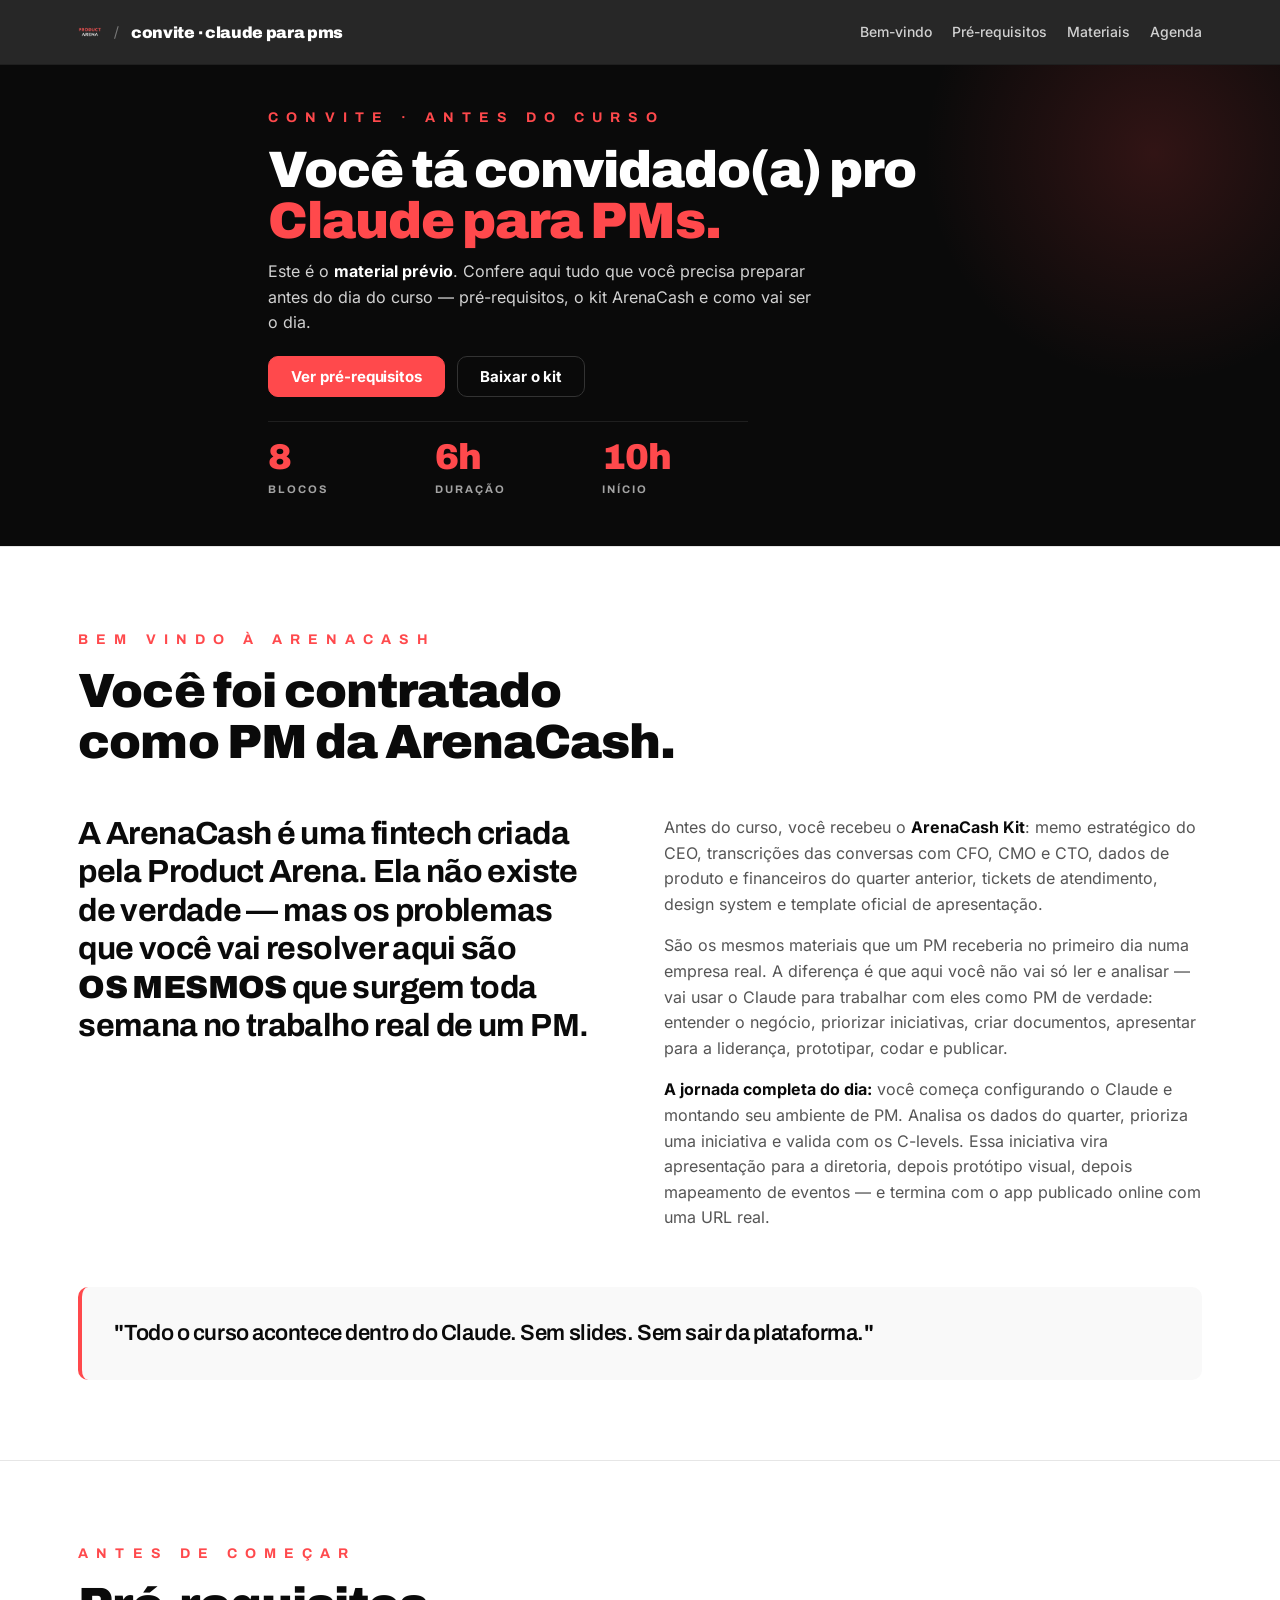
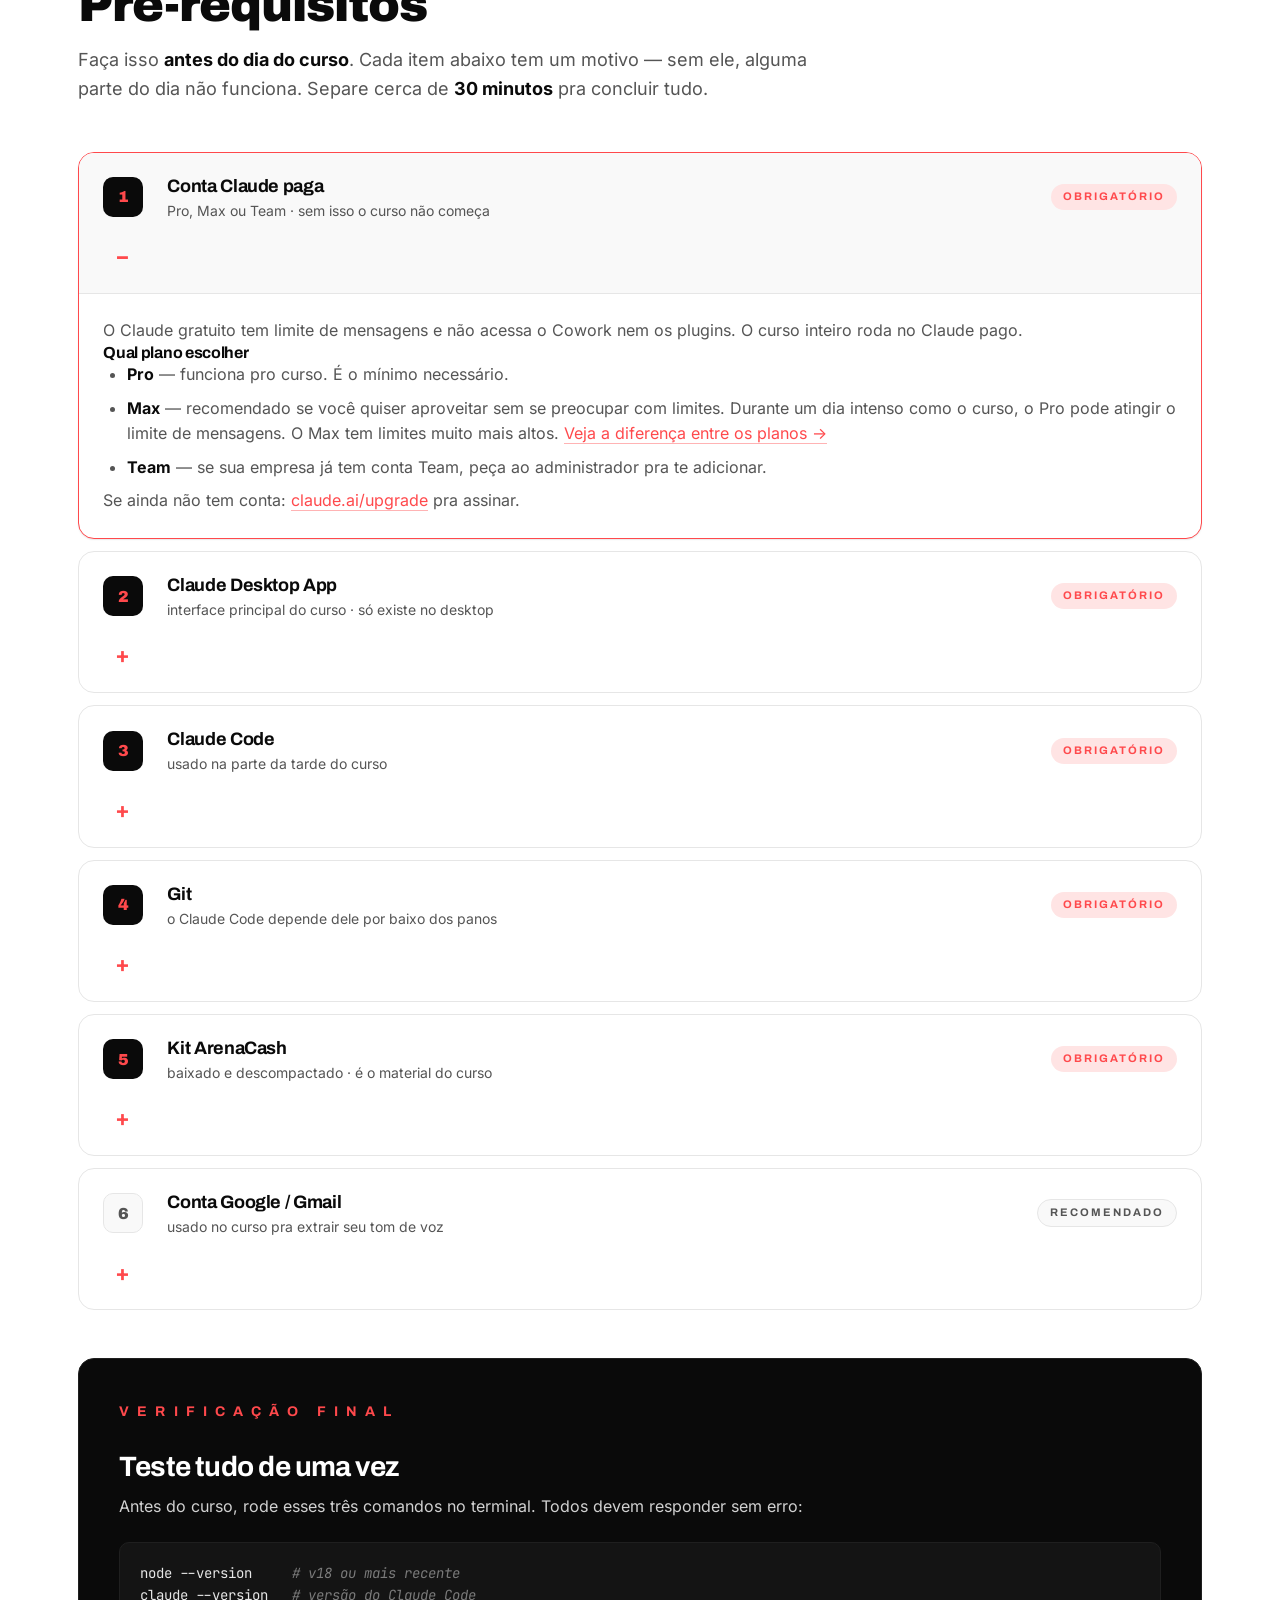
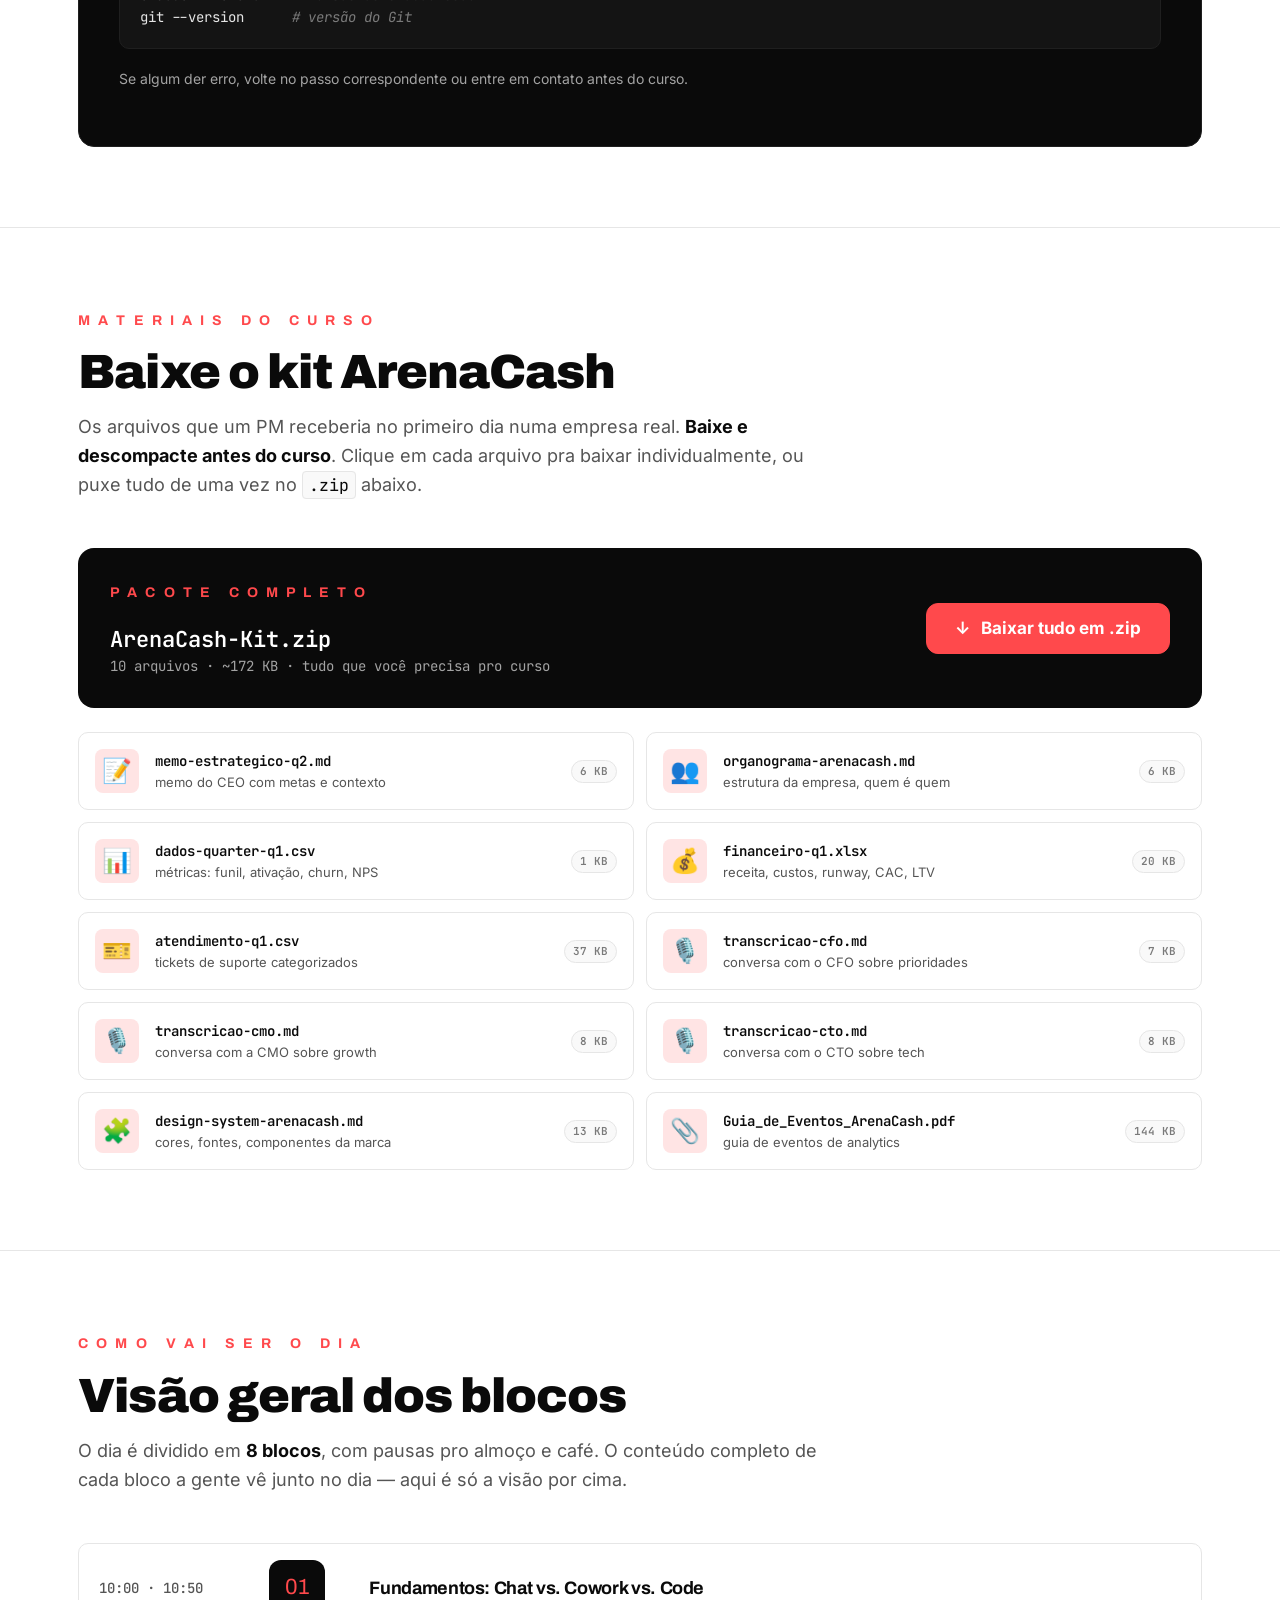
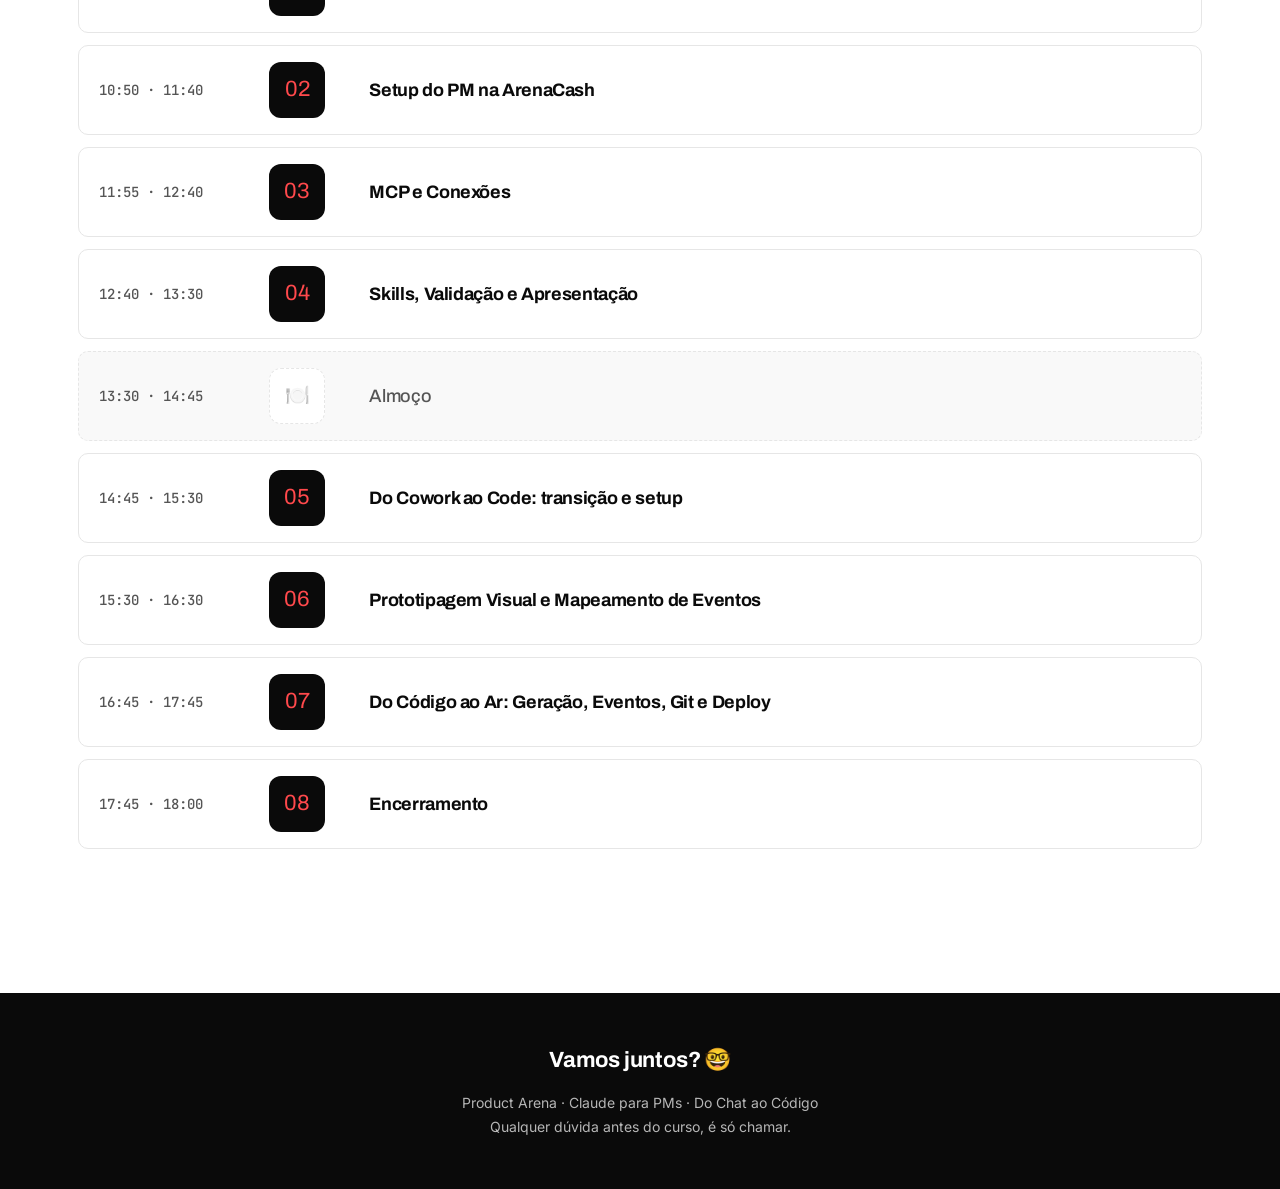
==== convite.html @ 2253f718 "Add standalone convite.html preview page for students Self-contained invitation page to share before" ====
<!DOCTYPE html>
<html lang="pt-BR">
<head>
  <meta charset="UTF-8" />
  <meta name="viewport" content="width=device-width, initial-scale=1.0" />
  <title>Convite · Claude para PMs — Product Arena</title>
  <meta name="description" content="Convite pro curso Claude para PMs da Product Arena. Prepare-se antes do dia." />
  <link rel="preconnect" href="https://fonts.googleapis.com" />
  <link rel="preconnect" href="https://fonts.gstatic.com" crossorigin />
  <link href="https://fonts.googleapis.com/css2?family=Archivo+Black&family=Inter:wght@400;500;600;700&family=JetBrains+Mono:wght@400;500;600&display=swap" rel="stylesheet" />
  <link rel="stylesheet" href="styles.css" />
  <style>
    /* Pequenos ajustes específicos do convite — sem mexer no styles.css */
    .convite-topbar { position: sticky; top: 0; z-index: 100; backdrop-filter: saturate(180%) blur(14px); -webkit-backdrop-filter: saturate(180%) blur(14px); background: rgba(10,10,10,0.88); border-bottom: 1px solid var(--pa-gray-800); color: var(--pa-white); }
    .convite-topbar .topbar-inner { max-width: var(--container); margin: 0 auto; padding: var(--s-4) var(--gutter); display: flex; align-items: center; justify-content: space-between; gap: var(--s-6); }
    .convite-nav { display: flex; gap: var(--s-5); }
    .convite-nav a { font-size: var(--text-sm); font-weight: 500; color: var(--pa-gray-300); border: 0; padding: 6px 0; position: relative; white-space: nowrap; transition: color var(--dur-fast) var(--ease-standard); }
    .convite-nav a:hover { color: var(--pa-white); }
    .convite-nav a::after { content: ""; position: absolute; left: 0; right: 0; bottom: -2px; height: 2px; background: var(--pa-red); transform: scaleX(0); transform-origin: left; transition: transform var(--dur-med) var(--ease-standard); }
    .convite-nav a:hover::after { transform: scaleX(1); }

    .agenda-preview { display: grid; grid-template-columns: 1fr; gap: var(--s-3); }
    .agenda-row { display: grid; grid-template-columns: 150px 80px 1fr; gap: var(--s-5); align-items: center; padding: var(--s-4) var(--s-5); background: var(--bg); border: 1px solid var(--border); border-radius: var(--radius-md); transition: border-color var(--dur-fast) var(--ease-standard); }
    .agenda-row:hover { border-color: var(--pa-red); }
    .agenda-row.break { background: var(--bg-muted); border-style: dashed; }
    .agenda-time { font-family: var(--font-mono); font-size: var(--text-sm); font-weight: 500; color: var(--fg-muted); white-space: nowrap; }
    .agenda-bloco-num { display: inline-flex; align-items: center; justify-content: center; width: 56px; height: 56px; background: var(--pa-black); color: var(--pa-red); font-family: var(--font-display); font-size: 22px; border-radius: 12px; }
    .agenda-row.break .agenda-bloco-num { background: var(--bg); color: var(--fg-muted); border: 1px dashed var(--border); font-size: 20px; }
    .agenda-tema { font-family: var(--font-display); font-weight: 700; font-size: var(--text-lg); color: var(--fg); letter-spacing: var(--tracking-tight); }
    .agenda-row.break .agenda-tema { color: var(--fg-muted); font-weight: 500; }

    @media (max-width: 720px) {
      .agenda-row { grid-template-columns: 120px 1fr; gap: var(--s-3); padding: var(--s-3); }
      .agenda-bloco-num { display: none; }
    }

    .convite-footer { background: var(--pa-black); color: rgba(255,255,255,0.7); padding: var(--s-12) var(--gutter); margin-top: var(--s-16); text-align: center; }
    .convite-footer p { font-size: var(--text-sm); margin: 4px 0; }
    .convite-footer .footer-cta { font-family: var(--font-display); font-weight: 700; font-size: var(--text-xl); color: var(--pa-white); letter-spacing: -0.01em; margin-bottom: var(--s-4); }
  </style>
</head>
<body>
  <header class="convite-topbar">
    <div class="topbar-inner">
      <div class="brand">
        <img src="assets/logo-pa.png" alt="Product Arena" onerror="this.style.display='none'" />
        <span class="brand-sep">/</span>
        <span class="brand-word-long">convite · claude para pms</span>
      </div>
      <nav class="convite-nav">
        <a href="#bem-vindo">Bem-vindo</a>
        <a href="#pre-requisitos">Pré-requisitos</a>
        <a href="#materiais">Materiais</a>
        <a href="#agenda">Agenda</a>
      </nav>
    </div>
  </header>

  <main>
    <!-- Banner topo -->
    <section class="hero hero--workbook">
      <div class="hero-inner">
        <div class="hero-content">
          <span class="pa-eyebrow pa-eyebrow--red">C O N V I T E &nbsp; · &nbsp; A N T E S &nbsp; D O &nbsp; C U R S O</span>
          <h1>Você tá convidado(a) pro <span class="accent">Claude para PMs.</span></h1>
          <p class="hero-sub">
            Este é o <strong>material prévio</strong>. Confere aqui tudo que você precisa preparar antes do dia do curso — pré-requisitos, o kit ArenaCash e como vai ser o dia.
          </p>
          <div class="hero-cta">
            <a class="btn btn--primary" href="#pre-requisitos">Ver pré-requisitos</a>
            <a class="btn btn--ghost" href="#materiais">Baixar o kit</a>
          </div>
          <div class="hero-stats-grid">
            <div class="hero-stat"><span class="num">8</span><span class="label">blocos</span></div>
            <div class="hero-stat"><span class="num">6h</span><span class="label">duração</span></div>
            <div class="hero-stat"><span class="num">10h</span><span class="label">início</span></div>
          </div>
        </div>
      </div>
    </section>

    <!-- Bem-vindo -->
    <section class="section" id="bem-vindo">
      <div class="container">
        <div class="section-head">
          <span class="pa-eyebrow pa-eyebrow--red">B E M &nbsp; V I N D O &nbsp; À &nbsp; A R E N A C A S H</span>
          <h2>Você foi contratado como PM da ArenaCash.</h2>
        </div>
        <div class="welcome-body">
          <div>
            <p class="lead">A ArenaCash é uma fintech criada pela Product Arena. Ela não existe de verdade — mas os problemas que você vai resolver aqui são <strong class="shout">os mesmos</strong> que surgem toda semana no trabalho real de um PM.</p>
          </div>
          <div>
            <p>Antes do curso, você recebeu o <strong>ArenaCash Kit</strong>: memo estratégico do CEO, transcrições das conversas com CFO, CMO e CTO, dados de produto e financeiros do quarter anterior, tickets de atendimento, design system e template oficial de apresentação.</p>
            <p>São os mesmos materiais que um PM receberia no primeiro dia numa empresa real. A diferença é que aqui você não vai só ler e analisar — vai usar o Claude para trabalhar com eles como PM de verdade: entender o negócio, priorizar iniciativas, criar documentos, apresentar para a liderança, prototipar, codar e publicar.</p>
            <p><strong>A jornada completa do dia:</strong> você começa configurando o Claude e montando seu ambiente de PM. Analisa os dados do quarter, prioriza uma iniciativa e valida com os C-levels. Essa iniciativa vira apresentação para a diretoria, depois protótipo visual, depois mapeamento de eventos — e termina com o app publicado online com uma URL real.</p>
          </div>
        </div>
        <div class="welcome-quote">
          "Todo o curso acontece dentro do Claude. Sem slides. Sem sair da plataforma."
        </div>
      </div>
    </section>

    <!-- Pré-requisitos -->
    <section class="section" id="pre-requisitos">
      <div class="container">
        <div class="section-head">
          <span class="pa-eyebrow pa-eyebrow--red">A N T E S &nbsp; D E &nbsp; C O M E Ç A R</span>
          <h2>Pré-requisitos</h2>
          <p>Faça isso <strong>antes do dia do curso</strong>. Cada item abaixo tem um motivo — sem ele, alguma parte do dia não funciona. Separe cerca de <strong>30 minutos</strong> pra concluir tudo.</p>
        </div>

        <div class="prereq-list">
          <!-- 1. Conta Claude paga -->
          <details class="setup-step" open>
            <summary>
              <span class="step-num">1</span>
              <div class="step-title">
                <strong>Conta Claude paga</strong>
                <span>Pro, Max ou Team · sem isso o curso não começa</span>
              </div>
              <span class="step-status required">Obrigatório</span>
            </summary>
            <div class="step-body">
              <p>O Claude gratuito tem limite de mensagens e não acessa o Cowork nem os plugins. O curso inteiro roda no Claude pago.</p>
              <h4>Qual plano escolher</h4>
              <ul>
                <li><strong>Pro</strong> — funciona pro curso. É o mínimo necessário.</li>
                <li><strong>Max</strong> — recomendado se você quiser aproveitar sem se preocupar com limites. Durante um dia intenso como o curso, o Pro pode atingir o limite de mensagens. O Max tem limites muito mais altos. <a href="https://claude.ai/upgrade" target="_blank" rel="noopener">Veja a diferença entre os planos →</a></li>
                <li><strong>Team</strong> — se sua empresa já tem conta Team, peça ao administrador pra te adicionar.</li>
              </ul>
              <p>Se ainda não tem conta: <a href="https://claude.ai/upgrade" target="_blank" rel="noopener">claude.ai/upgrade</a> pra assinar.</p>
            </div>
          </details>

          <!-- 2. Claude Desktop -->
          <details class="setup-step">
            <summary>
              <span class="step-num">2</span>
              <div class="step-title">
                <strong>Claude Desktop App</strong>
                <span>interface principal do curso · só existe no desktop</span>
              </div>
              <span class="step-status required">Obrigatório</span>
            </summary>
            <div class="step-body">
              <p>O Cowork — que usamos <strong>toda a manhã</strong> — só existe no Desktop. No navegador e no celular ele não aparece.</p>
              <ol>
                <li>Baixe o instalador em <a href="https://claude.ai/download" target="_blank" rel="noopener">claude.ai/download</a> (Mac ou Windows)</li>
                <li>Abra o arquivo baixado e siga a instalação normalmente</li>
                <li>Faça login com a mesma conta Claude paga do passo anterior</li>
                <li>Verifique que aparece a opção <strong>Cowork</strong> no menu lateral — se aparecer, tá tudo certo</li>
              </ol>
            </div>
          </details>

          <!-- 3. Claude Code -->
          <details class="setup-step">
            <summary>
              <span class="step-num">3</span>
              <div class="step-title">
                <strong>Claude Code</strong>
                <span>usado na parte da tarde do curso</span>
              </div>
              <span class="step-status required">Obrigatório</span>
            </summary>
            <div class="step-body">
              <p>Claude Code é uma ferramenta que você instala no terminal e que permite criar protótipos, sites e scripts em conversa com o Claude. É a ferramenta da parte da tarde.</p>
              <p>Pra instalar, você vai precisar de duas coisas na ordem abaixo:</p>

              <div class="substep">
                <h4>3a · Node.js (versão 18 ou mais recente)</h4>
                <p>Node.js é o motor que roda o Claude Code. Você provavelmente já tem — verifique antes de instalar.</p>
                <ol>
                  <li>Abra o Terminal (Mac: <code>Cmd + Espaço</code> → "Terminal") ou PowerShell (Windows: tecla Windows → "PowerShell")</li>
                  <li>Digite <code>node --version</code> e pressione Enter</li>
                  <li>Se aparecer algo como <code>v20.x.x</code> ou <code>v22.x.x</code>, você já tem. Pule pro 3b.</li>
                  <li>Se não aparecer nada: <a href="https://nodejs.org/en/download" target="_blank" rel="noopener">nodejs.org/en/download</a> e baixe a versão <strong>LTS</strong> pro seu SO. Instalador padrão.</li>
                </ol>
              </div>

              <div class="substep">
                <h4>3b · Claude Code</h4>
                <p>Com o Node instalado, no mesmo terminal cole o comando abaixo e pressione Enter:</p>
                <pre class="code-block">npm install -g @anthropic-ai/claude-code</pre>
                <p>Aguarde (pode demorar 1-2 minutos). Depois verifique:</p>
                <pre class="code-block">claude --version</pre>
                <p>Se aparecer o número da versão, tá instalado. Documentação: <a href="https://docs.anthropic.com/pt/docs/claude-code/overview" target="_blank" rel="noopener">docs.anthropic.com/pt/docs/claude-code</a>.</p>
              </div>
            </div>
          </details>

          <!-- 4. Git -->
          <details class="setup-step">
            <summary>
              <span class="step-num">4</span>
              <div class="step-title">
                <strong>Git</strong>
                <span>o Claude Code depende dele por baixo dos panos</span>
              </div>
              <span class="step-status required">Obrigatório</span>
            </summary>
            <div class="step-body">
              <p>Git é um sistema de controle de versão. O Claude Code usa por baixo dos panos pra gerenciar arquivos e mudanças — <strong>sem ele, o Code pode dar erro na inicialização</strong>.</p>
              <ul>
                <li><strong>Mac:</strong> Git já vem instalado na maioria dos casos. Verifique com <code>git --version</code> no Terminal. Se não tiver, o próprio Mac vai oferecer instalar automaticamente — aceite.</li>
                <li><strong>Windows:</strong> Verifique com <code>git --version</code> no PowerShell. Se não tiver, baixe em <a href="https://git-scm.com/download/win" target="_blank" rel="noopener">git-scm.com/download/win</a> (opções padrão, não precisa mexer em nada).</li>
              </ul>
            </div>
          </details>

          <!-- 5. Kit -->
          <details class="setup-step">
            <summary>
              <span class="step-num">5</span>
              <div class="step-title">
                <strong>Kit ArenaCash</strong>
                <span>baixado e descompactado · é o material do curso</span>
              </div>
              <span class="step-status required">Obrigatório</span>
            </summary>
            <div class="step-body">
              <p>O kit contém todos os documentos da empresa fictícia que vamos usar no dia: memo estratégico, organograma, dados de Q1, transcrições dos C-levels, design system e guia de eventos.</p>
              <p class="step-download-row"><a class="btn btn--primary btn--sm" href="ArenaCash-Kit.zip" download>↓ &nbsp; Baixar ArenaCash-Kit.zip</a> <span class="or-sep">ou</span> <a href="#materiais">ver arquivos individuais abaixo ↓</a></p>
              <p><strong>Depois de baixar:</strong></p>
              <ul>
                <li>Descompacte em algum lugar fácil de achar (ex: Desktop ou Documentos)</li>
                <li>Renomeie a pasta pra <code>ArenaCash-PM</code></li>
                <li>Verifique que consegue ver arquivos <code>.md</code>, <code>.csv</code>, <code>.xlsx</code> e <code>.pdf</code> dentro dela</li>
              </ul>
            </div>
          </details>

          <!-- 6. Gmail -->
          <details class="setup-step optional">
            <summary>
              <span class="step-num">6</span>
              <div class="step-title">
                <strong>Conta Google / Gmail</strong>
                <span>usado no curso pra extrair seu tom de voz</span>
              </div>
              <span class="step-status optional">Recomendado</span>
            </summary>
            <div class="step-body">
              <p>Vamos conectar o Gmail ao Cowork pra extrair o seu <strong>tom de voz de escrita</strong> a partir dos seus e-mails. Funciona com qualquer conta Google.</p>
              <ul>
                <li>Se você tem Gmail, não precisa fazer nada — só lembrar o login</li>
                <li>Se preferir não usar a conta pessoal, crie uma conta separada só pro curso em <a href="https://accounts.google.com" target="_blank" rel="noopener">accounts.google.com</a></li>
                <li>Se não quiser usar Gmail de jeito nenhum, tudo bem — o instrutor mostra um caminho alternativo pra criar o tom de voz manualmente</li>
              </ul>
            </div>
          </details>
        </div>

        <!-- Verificação final -->
        <div class="verify-block">
          <div class="verify-head">
            <span class="pa-eyebrow pa-eyebrow--red">V E R I F I C A Ç Ã O &nbsp; F I N A L</span>
            <h3>Teste tudo de uma vez</h3>
            <p>Antes do curso, rode esses três comandos no terminal. Todos devem responder sem erro:</p>
          </div>
<pre class="code-block verify-code">node --version     <span class="code-comment"># v18 ou mais recente</span>
claude --version   <span class="code-comment"># versão do Claude Code</span>
git --version      <span class="code-comment"># versão do Git</span></pre>
          <p class="verify-foot">Se algum der erro, volte no passo correspondente ou entre em contato antes do curso.</p>
        </div>
      </div>
    </section>

    <!-- Materiais do curso (Kit) -->
    <section class="section" id="materiais">
      <div class="container">
        <div class="section-head">
          <span class="pa-eyebrow pa-eyebrow--red">M A T E R I A I S &nbsp; D O &nbsp; C U R S O</span>
          <h2>Baixe o kit ArenaCash</h2>
          <p>Os arquivos que um PM receberia no primeiro dia numa empresa real. <strong>Baixe e descompacte antes do curso</strong>. Clique em cada arquivo pra baixar individualmente, ou puxe tudo de uma vez no <code>.zip</code> abaixo.</p>
        </div>

        <div class="kit-bulk">
          <div class="kit-bulk-info">
            <span class="pa-eyebrow pa-eyebrow--red">P A C O T E &nbsp; C O M P L E T O</span>
            <h3>ArenaCash-Kit.zip</h3>
            <p>10 arquivos · ~172 KB · tudo que você precisa pro curso</p>
          </div>
          <a class="btn btn--primary btn--lg" href="ArenaCash-Kit.zip" download>
            ↓ &nbsp; Baixar tudo em .zip
          </a>
        </div>

        <div class="kit-grid">
          <a class="kit-item" href="kit/memo-estrategico-q2.md" download>
            <span class="kit-icon">📝</span>
            <div><strong>memo-estrategico-q2.md</strong><span>memo do CEO com metas e contexto</span></div>
            <span class="kit-size">6 KB</span>
          </a>
          <a class="kit-item" href="kit/organograma-arenacash.md" download>
            <span class="kit-icon">👥</span>
            <div><strong>organograma-arenacash.md</strong><span>estrutura da empresa, quem é quem</span></div>
            <span class="kit-size">6 KB</span>
          </a>
          <a class="kit-item" href="kit/dados-quarter-q1.csv" download>
            <span class="kit-icon">📊</span>
            <div><strong>dados-quarter-q1.csv</strong><span>métricas: funil, ativação, churn, NPS</span></div>
            <span class="kit-size">1 KB</span>
          </a>
          <a class="kit-item" href="kit/financeiro-q1.xlsx" download>
            <span class="kit-icon">💰</span>
            <div><strong>financeiro-q1.xlsx</strong><span>receita, custos, runway, CAC, LTV</span></div>
            <span class="kit-size">20 KB</span>
          </a>
          <a class="kit-item" href="kit/atendimento-q1.csv" download>
            <span class="kit-icon">🎫</span>
            <div><strong>atendimento-q1.csv</strong><span>tickets de suporte categorizados</span></div>
            <span class="kit-size">37 KB</span>
          </a>
          <a class="kit-item" href="kit/transcricao-cfo.md" download>
            <span class="kit-icon">🎙️</span>
            <div><strong>transcricao-cfo.md</strong><span>conversa com o CFO sobre prioridades</span></div>
            <span class="kit-size">7 KB</span>
          </a>
          <a class="kit-item" href="kit/transcricao-cmo.md" download>
            <span class="kit-icon">🎙️</span>
            <div><strong>transcricao-cmo.md</strong><span>conversa com a CMO sobre growth</span></div>
            <span class="kit-size">8 KB</span>
          </a>
          <a class="kit-item" href="kit/transcricao-cto.md" download>
            <span class="kit-icon">🎙️</span>
            <div><strong>transcricao-cto.md</strong><span>conversa com o CTO sobre tech</span></div>
            <span class="kit-size">8 KB</span>
          </a>
          <a class="kit-item" href="kit/design-system-arenacash.md" download>
            <span class="kit-icon">🧩</span>
            <div><strong>design-system-arenacash.md</strong><span>cores, fontes, componentes da marca</span></div>
            <span class="kit-size">13 KB</span>
          </a>
          <a class="kit-item" href="kit/Guia_de_Eventos_ArenaCash.pdf" download>
            <span class="kit-icon">📎</span>
            <div><strong>Guia_de_Eventos_ArenaCash.pdf</strong><span>guia de eventos de analytics</span></div>
            <span class="kit-size">144 KB</span>
          </a>
        </div>
      </div>
    </section>

    <!-- Visão geral do dia — apenas tópicos -->
    <section class="section" id="agenda">
      <div class="container">
        <div class="section-head">
          <span class="pa-eyebrow pa-eyebrow--red">C O M O &nbsp; V A I &nbsp; S E R &nbsp; O &nbsp; D I A</span>
          <h2>Visão geral dos blocos</h2>
          <p>O dia é dividido em <strong>8 blocos</strong>, com pausas pro almoço e café. O conteúdo completo de cada bloco a gente vê junto no dia — aqui é só a visão por cima.</p>
        </div>

        <div class="agenda-preview">
          <div class="agenda-row">
            <div class="agenda-time">10:00 · 10:50</div>
            <div class="agenda-bloco-num">01</div>
            <div class="agenda-tema">Fundamentos: Chat vs. Cowork vs. Code</div>
          </div>
          <div class="agenda-row">
            <div class="agenda-time">10:50 · 11:40</div>
            <div class="agenda-bloco-num">02</div>
            <div class="agenda-tema">Setup do PM na ArenaCash</div>
          </div>
          <div class="agenda-row">
            <div class="agenda-time">11:55 · 12:40</div>
            <div class="agenda-bloco-num">03</div>
            <div class="agenda-tema">MCP e Conexões</div>
          </div>
          <div class="agenda-row">
            <div class="agenda-time">12:40 · 13:30</div>
            <div class="agenda-bloco-num">04</div>
            <div class="agenda-tema">Skills, Validação e Apresentação</div>
          </div>
          <div class="agenda-row break">
            <div class="agenda-time">13:30 · 14:45</div>
            <div class="agenda-bloco-num">🍽️</div>
            <div class="agenda-tema">Almoço</div>
          </div>
          <div class="agenda-row">
            <div class="agenda-time">14:45 · 15:30</div>
            <div class="agenda-bloco-num">05</div>
            <div class="agenda-tema">Do Cowork ao Code: transição e setup</div>
          </div>
          <div class="agenda-row">
            <div class="agenda-time">15:30 · 16:30</div>
            <div class="agenda-bloco-num">06</div>
            <div class="agenda-tema">Prototipagem Visual e Mapeamento de Eventos</div>
          </div>
          <div class="agenda-row">
            <div class="agenda-time">16:45 · 17:45</div>
            <div class="agenda-bloco-num">07</div>
            <div class="agenda-tema">Do Código ao Ar: Geração, Eventos, Git e Deploy</div>
          </div>
          <div class="agenda-row">
            <div class="agenda-time">17:45 · 18:00</div>
            <div class="agenda-bloco-num">08</div>
            <div class="agenda-tema">Encerramento</div>
          </div>
        </div>
      </div>
    </section>
  </main>

  <footer class="convite-footer">
    <p class="footer-cta">Vamos juntos? 🤓</p>
    <p>Product Arena · Claude para PMs · Do Chat ao Código</p>
    <p>Qualquer dúvida antes do curso, é só chamar.</p>
  </footer>
</body>
</html>
---- styles.css ----
/* =========================================================
   Claude para PMs — Do Chat ao Código
   Design tokens: Product Arena Design System
   ========================================================= */

@font-face {
  font-family: 'Archivo';
  font-style: normal;
  font-weight: 100 900;
  font-display: swap;
  src: url('./fonts/Archivo-Variable.woff2') format('woff2-variations');
}
@font-face {
  font-family: 'Inter';
  font-style: normal;
  font-weight: 100 900;
  font-display: swap;
  src: url('./fonts/Inter-Variable.woff2') format('woff2-variations');
}
@font-face {
  font-family: 'JetBrains Mono';
  font-style: normal;
  font-weight: 100 800;
  font-display: swap;
  src: url('./fonts/JetBrainsMono-Variable.woff2') format('woff2-variations');
}

:root {
  /* Brand core */
  --pa-red: #FF494C;
  --pa-red-hover: #E63B3E;
  --pa-red-press: #C8282B;
  --pa-red-tint: #FFE4E4;
  --pa-red-soft: #FFB3B4;

  --pa-black: #0A0A0A;
  --pa-white: #FFFFFF;

  /* Accents */
  --pa-pink: #FF4D8B;
  --pa-lime: #C6F04A;
  --pa-yellow: #FFD233;

  /* Neutrals */
  --pa-gray-950: #0A0A0A;
  --pa-gray-900: #141414;
  --pa-gray-800: #1F1F1F;
  --pa-gray-700: #333333;
  --pa-gray-600: #555555;
  --pa-gray-500: #7A7A7A;
  --pa-gray-400: #A3A3A3;
  --pa-gray-300: #D1D1D1;
  --pa-gray-200: #E6E6E6;
  --pa-gray-100: #F2F2F2;
  --pa-gray-50:  #F9F9F9;

  /* Semantic */
  --bg: var(--pa-white);
  --bg-muted: var(--pa-gray-50);
  --bg-raised: var(--pa-white);
  --bg-invert: var(--pa-black);
  --fg: var(--pa-black);
  --fg-muted: var(--pa-gray-600);
  --fg-subtle: var(--pa-gray-500);
  --fg-invert: var(--pa-white);
  --border: var(--pa-gray-200);
  --border-strong: var(--pa-gray-300);
  --border-invert: var(--pa-gray-800);

  /* Type */
  --font-display: 'Archivo', 'Helvetica Neue', system-ui, sans-serif;
  --font-sans: 'Inter', system-ui, -apple-system, sans-serif;
  --font-mono: 'JetBrains Mono', 'SF Mono', Menlo, Consolas, monospace;

  --text-xs: 12px; --text-sm: 14px; --text-md: 16px; --text-lg: 18px;
  --text-xl: 22px; --text-2xl: 28px; --text-3xl: 36px;
  --text-4xl: 48px; --text-5xl: 64px; --text-6xl: 80px; --text-7xl: 104px;

  --leading-tight: 1.05;
  --leading-snug: 1.15;
  --leading-normal: 1.45;
  --leading-relaxed: 1.6;

  --tracking-tight: -0.02em;
  --tracking-caps: 0.18em;

  /* Spacing */
  --s-1: 4px; --s-2: 8px; --s-3: 12px; --s-4: 16px; --s-5: 20px;
  --s-6: 24px; --s-8: 32px; --s-10: 40px; --s-12: 48px; --s-16: 64px;
  --s-20: 80px; --s-24: 96px; --s-32: 128px;

  /* Radius */
  --radius-sm: 6px; --radius-md: 10px; --radius-lg: 16px; --radius-xl: 24px;
  --radius-pill: 999px;

  /* Shadow */
  --shadow-sm: 0 1px 2px rgba(10,10,10,.06), 0 1px 0 rgba(10,10,10,.03);
  --shadow-md: 0 4px 12px rgba(10,10,10,.08);
  --shadow-lg: 0 12px 32px rgba(10,10,10,.12);
  --shadow-pop: 0 8px 24px rgba(255,73,76,0.25);

  /* Motion */
  --ease-standard: cubic-bezier(0.2, 0.6, 0.2, 1);
  --dur-fast: 120ms; --dur-med: 220ms;

  --container: 1200px;
  --gutter: clamp(16px, 3vw, 40px);
}

/* =========================================================
   Reset
   ========================================================= */
*, *::before, *::after { box-sizing: border-box; }
html { -webkit-text-size-adjust: 100%; scroll-behavior: smooth; scroll-padding-top: 96px; }
body {
  margin: 0;
  background: var(--bg);
  color: var(--fg);
  font-family: var(--font-sans);
  font-size: var(--text-md);
  line-height: var(--leading-normal);
  -webkit-font-smoothing: antialiased;
  text-rendering: optimizeLegibility;
}
img { display: block; max-width: 100%; height: auto; }
button { font-family: inherit; cursor: pointer; border: 0; background: none; }
a { color: var(--pa-red); text-decoration: none; border-bottom: 1px solid transparent; transition: border-color var(--dur-fast) var(--ease-standard); }
a:hover { border-bottom-color: currentColor; }
::selection { background: var(--pa-red); color: var(--pa-white); }

/* =========================================================
   Type
   ========================================================= */
h1, h2, h3, h4 { font-family: var(--font-display); margin: 0 0 var(--s-4); letter-spacing: var(--tracking-tight); text-wrap: balance; }
h1 { font-weight: 900; font-size: clamp(44px, 7vw, var(--text-7xl)); line-height: var(--leading-tight); }
h2 { font-weight: 900; font-size: clamp(28px, 4vw, var(--text-4xl)); line-height: var(--leading-tight); }
h3 { font-weight: 700; font-size: var(--text-2xl); line-height: var(--leading-snug); }
h4 { font-weight: 700; font-size: var(--text-xl); line-height: var(--leading-snug); }
p { margin: 0 0 var(--s-4); text-wrap: pretty; }
code, kbd, pre { font-family: var(--font-mono); font-size: 0.92em; }
code { background: var(--bg-muted); padding: 2px 6px; border-radius: 4px; border: 1px solid var(--border); color: var(--fg); }
pre code { background: transparent; padding: 0; border: 0; }
strong, b { font-weight: 700; color: var(--fg); }
em { font-style: italic; color: var(--fg-muted); }

/* Product Arena signature typographic treatments */
.pa-eyebrow {
  font-family: var(--font-display);
  font-size: var(--text-sm);
  font-weight: 700;
  letter-spacing: var(--tracking-caps);
  text-transform: uppercase;
  color: var(--fg-muted);
  display: inline-block;
  margin: 0 0 var(--s-4);
}
.pa-eyebrow--red { color: var(--pa-red); }
.pa-eyebrow--white { color: var(--pa-white); }

.pa-stat {
  font-family: var(--font-display);
  font-weight: 900;
  font-size: clamp(80px, 12vw, 200px);
  line-height: 0.88;
  letter-spacing: -0.04em;
  color: var(--pa-red);
  display: block;
}

.pa-quote {
  font-family: var(--font-display);
  font-weight: 600;
  font-size: clamp(22px, 2.5vw, 32px);
  line-height: 1.2;
  letter-spacing: var(--tracking-tight);
  text-wrap: balance;
}

.shout { font-weight: 900; text-transform: uppercase; }

/* =========================================================
   Layout helpers
   ========================================================= */
.container { max-width: var(--container); margin: 0 auto; padding: 0 var(--gutter); }
.section { padding: var(--s-20) 0; border-top: 1px solid var(--border); }
.section--dark { background: var(--pa-black); color: var(--pa-white); border-top: 0; }
.section--dark h1, .section--dark h2, .section--dark h3, .section--dark h4 { color: var(--pa-white); }
.section--dark .pa-eyebrow { color: var(--pa-gray-400); }
.section--dark p { color: var(--pa-gray-300); }
.section--dark strong { color: var(--pa-white); }
.section--dark a { color: var(--pa-red); }
.section--dark code { background: var(--pa-gray-900); border-color: var(--pa-gray-800); color: var(--pa-white); }
.section-head { margin-bottom: var(--s-12); max-width: 760px; }
.section-head p { font-size: var(--text-lg); line-height: var(--leading-relaxed); color: var(--fg-muted); }

/* =========================================================
   Topbar
   ========================================================= */
.topbar {
  position: sticky;
  top: 0;
  z-index: 100;
  background: rgba(10,10,10,0.92);
  backdrop-filter: saturate(180%) blur(14px);
  -webkit-backdrop-filter: saturate(180%) blur(14px);
  border-bottom: 1px solid var(--pa-gray-800);
  color: var(--pa-white);
}
.topbar-inner {
  max-width: var(--container);
  margin: 0 auto;
  padding: var(--s-4) var(--gutter);
  display: flex;
  align-items: center;
  justify-content: space-between;
  gap: var(--s-6);
}
.brand {
  display: inline-flex;
  align-items: center;
  gap: var(--s-3);
  font-family: var(--font-display);
  font-weight: 900;
  font-size: var(--text-md);
  color: var(--pa-white);
  border: 0;
  letter-spacing: var(--tracking-tight);
  white-space: nowrap;
  flex-shrink: 0;
}
.brand img { height: 24px; width: auto; }
.brand-sep { color: var(--pa-gray-500); font-weight: 400; }
.brand-word-long { white-space: nowrap; }
.top-nav { display: flex; gap: var(--s-5); flex-shrink: 0; }
.top-nav a {
  font-size: var(--text-sm);
  font-weight: 500;
  color: var(--pa-gray-300);
  border: 0;
  padding: 6px 0;
  position: relative;
  transition: color var(--dur-fast) var(--ease-standard);
  white-space: nowrap;
}
.top-nav a:hover { color: var(--pa-white); }
.top-nav a::after {
  content: "";
  position: absolute; left: 0; right: 0; bottom: -2px;
  height: 2px; background: var(--pa-red);
  transform: scaleX(0); transform-origin: left;
  transition: transform var(--dur-med) var(--ease-standard);
}
.top-nav a:hover::after { transform: scaleX(1); }

/* Buttons */
.btn {
  display: inline-flex; align-items: center; justify-content: center;
  gap: var(--s-2);
  font-family: var(--font-sans);
  font-weight: 700;
  font-size: 15px;
  letter-spacing: -0.005em;
  padding: 12px 22px;
  border-radius: var(--radius-md);
  border: 1.5px solid transparent;
  transition: all 180ms var(--ease-standard);
  line-height: 1;
  white-space: nowrap;
  text-decoration: none;
}
.btn--primary { background: var(--pa-red); color: var(--pa-white); border-color: var(--pa-red); }
.btn--primary:hover { background: var(--pa-red-hover); border-color: var(--pa-red-hover); box-shadow: var(--shadow-pop); border-bottom: 1.5px solid var(--pa-red-hover); }
.btn--primary:active { background: var(--pa-red-press); transform: translateY(1px); }
.btn--ghost { background: transparent; color: var(--pa-white); border-color: var(--pa-gray-700); }
.btn--ghost:hover { background: var(--pa-white); color: var(--pa-black); border-color: var(--pa-white); border-bottom: 1.5px solid var(--pa-white); }
.btn--ghost-light { background: transparent; color: var(--pa-black); border-color: var(--pa-black); }
.btn--ghost-light:hover { background: var(--pa-black); color: var(--pa-white); border-bottom: 1.5px solid var(--pa-black); }
.btn--lg { padding: 16px 28px; font-size: 17px; border-radius: 12px; }
.btn--sm { padding: 9px 16px; font-size: 13px; border-radius: 8px; }

/* =========================================================
   Hero
   ========================================================= */
.hero {
  background: var(--pa-black);
  color: var(--pa-white);
  padding: var(--s-10) 0 var(--s-12);
  position: relative;
  overflow: hidden;
}
.hero::before {
  content: "";
  position: absolute; top: -40%; right: -12%;
  width: 560px; height: 560px;
  background: radial-gradient(circle, rgba(255,73,76,0.16), transparent 58%);
  border-radius: 50%;
  pointer-events: none;
}
.hero-inner {
  max-width: var(--container);
  margin: 0 auto;
  padding: 0 var(--gutter);
  display: grid;
  grid-template-columns: minmax(0, 1.35fr) minmax(0, 1fr);
  gap: var(--s-10);
  align-items: center;
  position: relative;
  z-index: 1;
}
.hero--workbook .hero-inner { grid-template-columns: 1fr; max-width: 820px; }
.hero--workbook .hero-content { width: 100%; }
.hero h1 {
  font-size: clamp(32px, 4vw, 52px);
  line-height: 1.0;
  font-weight: 900;
  color: var(--pa-white);
  margin-bottom: var(--s-3);
}
.hero h1 .accent { color: var(--pa-red); display: block; }
.hero-sub {
  font-size: var(--text-md);
  color: var(--pa-gray-300);
  max-width: 560px;
  margin-bottom: var(--s-5);
  line-height: var(--leading-relaxed);
}
.hero strong { color: var(--pa-white); font-weight: 700; }
.hero .shout { color: var(--pa-white); }
.hero-cta { display: flex; gap: var(--s-3); flex-wrap: wrap; margin-bottom: var(--s-6); }

.hero-stats-grid {
  display: grid;
  grid-template-columns: repeat(3, 1fr);
  gap: var(--s-5);
  padding-top: var(--s-5);
  border-top: 1px solid var(--pa-gray-800);
  max-width: 480px;
}
.hero-stat .num {
  font-family: var(--font-display);
  font-weight: 900;
  font-size: clamp(26px, 2.8vw, 36px);
  line-height: 0.9;
  letter-spacing: -0.03em;
  color: var(--pa-red);
  display: block;
}
.hero-stat .label {
  font-family: var(--font-display);
  font-size: 11px;
  font-weight: 700;
  letter-spacing: var(--tracking-caps);
  text-transform: uppercase;
  color: var(--pa-gray-400);
  margin-top: var(--s-2);
  display: block;
}

/* Stat hero — mega red number stacked over description */
.stat-hero {
  display: flex;
  flex-direction: column;
  gap: var(--s-5);
  padding: var(--s-8);
  background: var(--pa-gray-900);
  border-radius: var(--radius-lg);
  border: 1px solid var(--pa-gray-800);
}
.stat-hero .stat-num {
  font-family: var(--font-display);
  font-weight: 900;
  font-size: clamp(72px, 9vw, 128px);
  line-height: 0.85;
  letter-spacing: -0.04em;
  color: var(--pa-red);
}
.stat-hero .stat-desc {
  color: var(--pa-gray-200);
  font-size: var(--text-md);
  line-height: var(--leading-relaxed);
}
.stat-hero .stat-desc strong { color: var(--pa-white); }

/* =========================================================
   Welcome / storytelling
   ========================================================= */
.welcome-body {
  display: grid;
  grid-template-columns: 1fr 1fr;
  gap: var(--s-12);
  align-items: start;
}
.welcome-body .lead {
  font-family: var(--font-display);
  font-weight: 700;
  font-size: clamp(24px, 2.5vw, 32px);
  line-height: 1.2;
  letter-spacing: var(--tracking-tight);
  color: var(--fg);
  text-wrap: balance;
}
.welcome-body p { font-size: var(--text-md); line-height: var(--leading-relaxed); color: var(--fg-muted); }
.welcome-body p + p { margin-top: var(--s-4); }
.welcome-body p strong { color: var(--fg); }
.welcome-quote {
  margin-top: var(--s-10);
  padding: var(--s-8);
  background: var(--bg-muted);
  border-left: 4px solid var(--pa-red);
  border-radius: var(--radius-md);
  font-family: var(--font-display);
  font-weight: 600;
  font-size: var(--text-xl);
  line-height: 1.3;
  color: var(--fg);
  letter-spacing: var(--tracking-tight);
}

/* =========================================================
   Agenda
   ========================================================= */
.agenda {
  display: grid;
  gap: var(--s-2);
}
.agenda-item {
  display: grid;
  grid-template-columns: 140px 1fr auto;
  gap: var(--s-6);
  padding: var(--s-5) var(--s-6);
  background: var(--bg);
  border: 1px solid var(--border);
  border-radius: var(--radius-md);
  transition: all var(--dur-fast) var(--ease-standard);
  align-items: center;
  cursor: pointer;
}
.agenda-item:not(.break):not(.ghost):hover {
  border-color: var(--pa-red);
  transform: translateX(4px);
}
.agenda-time {
  font-family: var(--font-mono);
  font-size: 13px;
  color: var(--fg-subtle);
  font-weight: 500;
}
.agenda-body strong {
  display: block;
  font-family: var(--font-display);
  font-weight: 700;
  font-size: var(--text-md);
  color: var(--fg);
  letter-spacing: var(--tracking-tight);
}
.agenda-body span {
  display: block;
  font-size: var(--text-sm);
  color: var(--fg-muted);
  margin-top: 2px;
}
.agenda-tag {
  font-family: var(--font-display);
  font-size: 11px;
  font-weight: 700;
  text-transform: uppercase;
  letter-spacing: var(--tracking-caps);
  color: var(--pa-red);
  background: var(--pa-red-tint);
  padding: 4px 10px;
  border-radius: var(--radius-pill);
}
.agenda-item.break { background: transparent; border: 1px dashed var(--border); cursor: default; }
.agenda-item.break .agenda-tag { background: var(--bg-muted); color: var(--fg-subtle); }
.agenda-item.ghost { cursor: default; }
.agenda-item.ghost .agenda-tag { background: var(--bg-muted); color: var(--fg-muted); }

/* =========================================================
   Blocks section (sidebar + content)
   ========================================================= */
.section-split {
  display: grid;
  grid-template-columns: 260px 1fr;
  gap: var(--s-12);
  align-items: start;
}
.side-nav {
  position: sticky;
  top: 96px;
  padding: var(--s-6);
  background: var(--pa-black);
  color: var(--pa-white);
  border-radius: var(--radius-lg);
}
.side-label {
  font-family: var(--font-display);
  font-size: var(--text-xs);
  font-weight: 700;
  letter-spacing: var(--tracking-caps);
  text-transform: uppercase;
  color: var(--pa-gray-400);
  margin: 0 0 var(--s-5);
}
.side-list { list-style: none; padding: 0; margin: 0; }
.side-list li { margin-bottom: 2px; }
.side-list a {
  display: flex;
  align-items: center;
  gap: var(--s-3);
  padding: 10px 12px;
  border-radius: 8px;
  font-size: var(--text-sm);
  font-weight: 500;
  color: var(--pa-gray-300);
  border: 0;
  transition: all var(--dur-fast) var(--ease-standard);
}
.side-list a:hover { background: var(--pa-gray-900); color: var(--pa-white); }
.side-list a.active {
  background: var(--pa-red);
  color: var(--pa-white);
}
.side-list a.active .num { color: var(--pa-white); }
.side-list .num {
  font-family: var(--font-mono);
  font-size: 11px;
  font-weight: 700;
  color: var(--pa-red);
  width: 24px;
  text-align: center;
}

.blocks { display: flex; flex-direction: column; gap: var(--s-12); min-width: 0; }

/* =========================================================
   Block card
   ========================================================= */
.block {
  background: var(--bg);
  border: 1px solid var(--border);
  border-radius: var(--radius-xl);
  padding: var(--s-10);
  scroll-margin-top: 104px;
}
.block.sub-block {
  background: var(--pa-black);
  color: var(--pa-white);
  border: 0;
}
.block.sub-block h2, .block.sub-block h3, .block.sub-block h4 { color: var(--pa-white); }
.block.sub-block p { color: var(--pa-gray-300); }
.block.sub-block strong { color: var(--pa-white); }
.block.sub-block .block-obj { background: var(--pa-gray-900); color: var(--pa-gray-200); border-color: var(--pa-gray-800); }
.block.sub-block .block-quote { color: var(--pa-red); border-left-color: var(--pa-red); }
.block.sub-block .principle { background: var(--pa-gray-900); border-color: var(--pa-gray-800); }
.block.sub-block .principle h4 { color: var(--pa-white); }
.block.sub-block .principle p { color: var(--pa-gray-300); }

/* Cards claros / callouts dentro de um sub-block (fundo preto) precisam
   voltar aos tons do tema claro, senão o texto fica invisível. */
.block.sub-block .concept-card:not(.highlight) { color: var(--fg); }
.block.sub-block .concept-card:not(.highlight) h4,
.block.sub-block .concept-card:not(.highlight) strong,
.block.sub-block .concept-card:not(.highlight) li strong { color: var(--fg); }
.block.sub-block .concept-card:not(.highlight) p,
.block.sub-block .concept-card:not(.highlight) ul li,
.block.sub-block .concept-card:not(.highlight) ol li,
.block.sub-block .concept-card:not(.highlight) .warn-list li { color: var(--fg-muted); }
.block.sub-block .concept-card:not(.highlight) code {
  background: var(--bg-muted);
  border-color: var(--border);
  color: var(--pa-red);
}

.block.sub-block .callout {
  background: var(--bg);
  border-color: var(--border);
  color: var(--fg);
}
.block.sub-block .callout .matrix { color: var(--fg); }
.block.sub-block .callout .matrix th {
  background: var(--pa-black);
  color: var(--pa-white);
  border-bottom-color: var(--border);
}
.block.sub-block .callout .matrix td { color: var(--fg); border-bottom-color: var(--border); }
.block.sub-block .callout .matrix td strong { color: var(--fg); }
.block.sub-block .callout .matrix td code { color: var(--pa-red); background: var(--bg-muted); border-color: var(--border); }
.block.sub-block .callout .matrix td.y { color: #1FA05B; font-weight: 600; }
.block.sub-block .callout .matrix td.n { color: var(--pa-red); font-weight: 600; }
.block.sub-block .callout .callout-note { color: var(--fg-muted); }
.block.sub-block .callout .callout-note strong { color: var(--fg); }
.block.sub-block .callout .callout-note em { color: var(--fg-muted); }

/* journey-summary dentro de sub-block (faixa vermelha) */
.block.sub-block .journey-summary {
  background: var(--pa-red);
  color: var(--pa-white) !important;
  font-weight: 700;
}
.block.sub-block .journey-summary strong { color: var(--pa-white); }

.block-head { margin-bottom: var(--s-8); padding-bottom: var(--s-6); border-bottom: 1px solid var(--border); }
.block.sub-block .block-head { border-bottom-color: var(--pa-gray-800); }
.block-pill {
  display: inline-block;
  font-family: var(--font-mono);
  font-size: 11px;
  font-weight: 700;
  color: var(--pa-red);
  background: var(--pa-red-tint);
  padding: 6px 12px;
  border-radius: var(--radius-pill);
  margin-bottom: var(--s-4);
  letter-spacing: var(--tracking-caps);
  text-transform: uppercase;
}
.block-pill.gray { color: var(--fg-muted); background: var(--bg-muted); }
.block.sub-block .block-pill { background: rgba(255,73,76,0.15); }

.block-head h2 {
  font-size: clamp(28px, 3.2vw, var(--text-3xl));
  line-height: 1.05;
  letter-spacing: var(--tracking-tight);
  margin-bottom: var(--s-4);
}
.block-quote {
  border-left: 3px solid var(--pa-red);
  padding-left: var(--s-4);
  color: var(--fg-muted);
  font-family: var(--font-display);
  font-weight: 600;
  font-size: var(--text-lg);
  line-height: 1.3;
  letter-spacing: var(--tracking-tight);
  margin-bottom: var(--s-5);
}
.block-obj {
  font-size: var(--text-md);
  color: var(--fg-muted);
  background: var(--bg-muted);
  padding: var(--s-4) var(--s-5);
  border-radius: var(--radius-md);
  border: 1px solid var(--border);
  line-height: var(--leading-relaxed);
}
.block-obj strong { color: var(--fg); }

/* =========================================================
   Concepts
   ========================================================= */
.concept { margin-bottom: var(--s-10); }
.concept h3 {
  font-size: var(--text-xl);
  display: flex;
  align-items: baseline;
  gap: var(--s-4);
  margin-bottom: var(--s-5);
}
.mins {
  font-family: var(--font-mono);
  font-size: 11px;
  font-weight: 600;
  color: var(--fg-muted);
  background: var(--bg-muted);
  padding: 3px 8px;
  border-radius: 4px;
  letter-spacing: 0;
  text-transform: none;
  border: 1px solid var(--border);
}
.block.sub-block .mins { background: var(--pa-gray-900); border-color: var(--pa-gray-800); color: var(--pa-gray-400); }
.mins-sm { margin-left: 8px; font-family: var(--font-mono); font-size: 11px; color: var(--fg-subtle); font-weight: 500; }

.grid-2 { display: grid; grid-template-columns: repeat(2, 1fr); gap: var(--s-4); }
.grid-3 { display: grid; grid-template-columns: repeat(3, 1fr); gap: var(--s-4); }

.concept-card {
  padding: var(--s-6);
  background: var(--bg);
  border: 1px solid var(--border);
  border-radius: var(--radius-lg);
  transition: border-color var(--dur-med) var(--ease-standard);
}
.concept-card:hover { border-color: var(--pa-red); }
.concept-card h4 {
  font-size: var(--text-lg);
  font-weight: 700;
  margin-bottom: var(--s-3);
  letter-spacing: var(--tracking-tight);
}
.concept-card p {
  font-size: var(--text-sm);
  color: var(--fg-muted);
  line-height: 1.55;
  margin: 0;
}
.concept-card.highlight { background: var(--pa-black); border-color: var(--pa-black); color: var(--pa-white); }
.concept-card.highlight h4 { color: var(--pa-white); }
.concept-card.highlight p { color: var(--pa-gray-300); }
.analogy {
  display: block;
  margin-top: var(--s-4);
  padding-top: var(--s-4);
  border-top: 1px dashed var(--border);
  font-size: var(--text-sm) !important;
  color: var(--pa-red) !important;
  font-family: var(--font-mono);
  font-weight: 500;
}
.concept-card.highlight .analogy { border-top-color: var(--pa-gray-800); }

.callout {
  margin-top: var(--s-6);
  padding: var(--s-6);
  background: var(--bg-muted);
  border: 1px solid var(--border);
  border-left: 3px solid var(--pa-red);
  border-radius: var(--radius-md);
}
.callout h4 { font-size: var(--text-md); margin-bottom: var(--s-4); font-weight: 700; }
.callout-note { font-size: var(--text-sm); color: var(--fg-muted); margin: var(--s-4) 0 0; }

/* Tables */
.matrix { width: 100%; border-collapse: collapse; font-size: var(--text-sm); }
.matrix th, .matrix td {
  padding: 10px 12px;
  text-align: left;
  border-bottom: 1px solid var(--border);
}
.matrix th {
  font-family: var(--font-display);
  font-weight: 700;
  font-size: 12px;
  color: var(--fg);
  text-transform: uppercase;
  letter-spacing: var(--tracking-caps);
  background: var(--bg);
}
.matrix .y { color: #1FA05B; font-weight: 600; }
.matrix .n { color: var(--pa-red); font-weight: 600; }

/* Principles */
.principle {
  padding: var(--s-6);
  background: var(--bg);
  border: 1px solid var(--border);
  border-radius: var(--radius-md);
  position: relative;
  padding-left: calc(var(--s-6) + 44px);
}
.principle .p-num {
  position: absolute;
  left: var(--s-6);
  top: var(--s-6);
  width: 32px; height: 32px;
  display: inline-flex;
  align-items: center; justify-content: center;
  background: var(--pa-red);
  color: var(--pa-white);
  border-radius: 50%;
  font-family: var(--font-display);
  font-weight: 900;
  font-size: var(--text-sm);
}
.principle h4 { font-size: var(--text-md); margin-bottom: 4px; letter-spacing: var(--tracking-tight); }
.principle p { font-size: var(--text-sm); color: var(--fg-muted); margin: 0; }

/* Trees and pre */
.tree, pre.flow, .code-block {
  margin: var(--s-4) 0 0;
  padding: var(--s-4);
  background: var(--pa-black);
  color: var(--pa-gray-200);
  border-radius: var(--radius-md);
  font-family: var(--font-mono);
  font-size: 13px;
  line-height: 1.55;
  overflow-x: auto;
  white-space: pre;
  border: 0;
}
pre.flow { background: var(--bg-muted); color: var(--fg); border: 1px solid var(--border); }

.two-col { display: grid; grid-template-columns: repeat(2, 1fr); gap: var(--s-4); margin-top: var(--s-5); }
.pill-card { padding: var(--s-4); border-radius: var(--radius-md); border: 1px solid var(--border); }
.pill-card h4 { font-size: var(--text-sm); margin-bottom: 6px; text-transform: uppercase; letter-spacing: var(--tracking-caps); }
.pill-card p { font-size: var(--text-sm); color: var(--fg-muted); margin: 0; }
.pill-card.green { background: #EFFAEF; border-color: #BFE5C1; }
.pill-card.green h4 { color: #1FA05B; }
.pill-card.red { background: var(--pa-red-tint); border-color: var(--pa-red-soft); }
.pill-card.red h4 { color: var(--pa-red); }

/* =========================================================
   Exercises
   ========================================================= */
.exercises h3 {
  font-size: var(--text-xl);
  margin-bottom: var(--s-5);
  letter-spacing: var(--tracking-tight);
}
.exercise {
  background: var(--bg);
  border: 1px solid var(--border);
  border-radius: var(--radius-md);
  margin-bottom: var(--s-3);
  overflow: hidden;
  transition: border-color var(--dur-med) var(--ease-standard);
}
.exercise:hover { border-color: var(--pa-red); }
.exercise[open] { border-color: var(--pa-red); }
.exercise summary {
  list-style: none;
  cursor: pointer;
  padding: var(--s-4) var(--s-5);
  display: grid;
  grid-template-columns: 52px 1fr auto;
  gap: var(--s-4);
  align-items: center;
  user-select: none;
  transition: background var(--dur-fast) var(--ease-standard);
}
.exercise summary::-webkit-details-marker { display: none; }
.exercise summary:hover { background: var(--bg-muted); }
.exercise[open] summary { background: var(--bg-muted); border-bottom: 1px solid var(--border); }
.ex-num {
  display: inline-flex;
  align-items: center; justify-content: center;
  width: 44px; height: 44px;
  background: var(--pa-black);
  color: var(--pa-red);
  font-family: var(--font-display);
  font-weight: 900;
  font-size: var(--text-sm);
  border-radius: 10px;
  letter-spacing: 0;
}
.ex-title {
  font-family: var(--font-display);
  font-weight: 700;
  font-size: var(--text-md);
  color: var(--fg);
  letter-spacing: var(--tracking-tight);
}
.ex-time {
  font-family: var(--font-mono);
  font-size: 11px;
  font-weight: 600;
  color: var(--fg-muted);
  background: var(--bg-muted);
  padding: 4px 10px;
  border-radius: var(--radius-pill);
  border: 1px solid var(--border);
}
.exercise[open] summary::after {
  content: "−";
  font-size: 22px; color: var(--pa-red); font-weight: 700; margin-left: 8px;
}
.exercise:not([open]) summary::after {
  content: "+";
  font-size: 22px; color: var(--pa-red); font-weight: 700; margin-left: 8px;
}
.ex-body { padding: var(--s-6); }
.ex-body > * + * { margin-top: var(--s-4); }
.ex-body ol, .ex-body ul { padding-left: var(--s-6); margin: 0; }
.ex-body li { margin-bottom: var(--s-2); line-height: 1.6; }
.ex-body li strong { color: var(--fg); font-weight: 700; }
.ex-body p { font-size: var(--text-md); color: var(--fg-muted); line-height: 1.65; margin: 0; }

/* Passos detalhados dentro de um exercício */
.ex-intro {
  font-family: var(--font-display);
  font-weight: 600;
  font-size: var(--text-lg) !important;
  line-height: 1.4 !important;
  color: var(--fg) !important;
  letter-spacing: var(--tracking-tight);
  padding: var(--s-5);
  background: var(--bg-muted);
  border-radius: var(--radius-md);
  border-left: 3px solid var(--pa-red);
  margin-bottom: var(--s-6) !important;
}
.ex-intro strong { color: var(--pa-red); }

.step-block {
  border: 1px solid var(--border);
  border-radius: var(--radius-lg);
  overflow: hidden;
  background: var(--bg);
  transition: border-color var(--dur-med) var(--ease-standard);
}
.step-block:hover { border-color: var(--border-strong); }
.step-block + .step-block { margin-top: var(--s-4); }

.step-block-head {
  display: flex;
  align-items: center;
  gap: var(--s-4);
  padding: var(--s-4) var(--s-5);
  background: var(--pa-black);
  color: var(--pa-white);
  border-bottom: 3px solid var(--pa-red);
}
.step-block-num {
  font-family: var(--font-display);
  font-weight: 900;
  font-size: var(--text-sm);
  color: var(--pa-red);
  background: rgba(255,73,76,0.15);
  padding: 4px 12px;
  border-radius: var(--radius-pill);
  letter-spacing: var(--tracking-caps);
  text-transform: uppercase;
  white-space: nowrap;
}
.step-block-time {
  font-family: var(--font-mono);
  font-size: 11px;
  font-weight: 500;
  color: var(--pa-gray-400);
  padding: 3px 10px;
  border-radius: var(--radius-pill);
  border: 1px solid var(--pa-gray-800);
  white-space: nowrap;
}
.step-block-title {
  font-family: var(--font-display);
  font-weight: 700;
  font-size: var(--text-md) !important;
  color: var(--pa-white) !important;
  margin: 0 !important;
  letter-spacing: var(--tracking-tight);
  flex: 1;
}

.step-block-body { padding: var(--s-5); }
.step-block-body > * + * { margin-top: var(--s-4); }
.step-block-body p { font-size: var(--text-md); color: var(--fg-muted); line-height: var(--leading-relaxed); }
.step-block-body p strong { color: var(--fg); }
.step-block-body ol { counter-reset: stepcount; list-style: none; padding-left: 0; }
.step-block-body ol li {
  counter-increment: stepcount;
  padding: var(--s-2) 0 var(--s-2) var(--s-10);
  position: relative;
  font-size: var(--text-md);
  color: var(--fg-muted);
  line-height: var(--leading-relaxed);
}
.step-block-body ol li::before {
  content: counter(stepcount);
  position: absolute;
  left: 0; top: var(--s-2);
  width: 28px; height: 28px;
  display: inline-flex;
  align-items: center; justify-content: center;
  background: var(--pa-red-tint);
  color: var(--pa-red);
  border-radius: 50%;
  font-family: var(--font-display);
  font-weight: 900;
  font-size: 13px;
}
.step-block-body ul { padding-left: var(--s-5); }

.step-block-body .pill-card { background: var(--bg); }
.step-block-body .tree { margin-top: 0; }
.step-block-body .prompt-box + p { margin-top: var(--s-4); }

/* Fechamento do exercício — destaque final */
.ex-closing {
  margin-top: var(--s-6) !important;
  padding: var(--s-5) var(--s-6);
  background: var(--pa-black);
  color: var(--pa-white);
  border-radius: var(--radius-md);
  border-left: 3px solid var(--pa-red);
}
.ex-closing .pa-eyebrow { color: var(--pa-red); margin-bottom: var(--s-3); }
.ex-closing p {
  color: var(--pa-gray-200) !important;
  font-family: var(--font-display);
  font-weight: 500;
  font-size: var(--text-md) !important;
  line-height: 1.5 !important;
  margin: 0 !important;
}
.ex-closing p strong { color: var(--pa-white); font-weight: 700; }

/* Seção de tokens mesclada no Bloco 1 */
.tokens-section {
  margin-top: var(--s-10) !important;
  padding-top: var(--s-10);
  border-top: 2px dashed var(--border);
}
.tokens-section .block-quote { margin-bottom: var(--s-4); font-size: var(--text-md); }
.tokens-section p { font-size: var(--text-md); color: var(--fg-muted); }
.tokens-section p strong { color: var(--pa-red); }

/* Sub-títulos dentro de concept */
.concept-sub {
  font-family: var(--font-display);
  font-weight: 700;
  font-size: var(--text-lg);
  color: var(--fg);
  margin: var(--s-6) 0 var(--s-3) !important;
  letter-spacing: var(--tracking-tight);
  padding-left: var(--s-4);
  border-left: 3px solid var(--pa-red);
}
.concept-sub:first-of-type { margin-top: 0 !important; }
.concept > p { font-size: var(--text-md); color: var(--fg-muted); line-height: var(--leading-relaxed); }
.concept > p strong { color: var(--fg); }
.concept > p.tip strong:not(.shout) { color: var(--fg); }

/* Ecossistema — 5 conceitos em linhas */
.eco-list {
  display: grid;
  gap: var(--s-2);
  margin: var(--s-4) 0;
}
.eco-item {
  display: grid;
  grid-template-columns: 110px 1fr;
  gap: var(--s-4);
  padding: var(--s-4);
  background: var(--bg-muted);
  border: 1px solid var(--border);
  border-radius: var(--radius-md);
  align-items: start;
}
.eco-tag {
  font-family: var(--font-display);
  font-size: 12px;
  font-weight: 700;
  text-transform: uppercase;
  letter-spacing: var(--tracking-caps);
  color: var(--pa-red);
  background: var(--pa-red-tint);
  padding: 5px 12px;
  border-radius: var(--radius-pill);
  text-align: center;
  white-space: nowrap;
}
.eco-item p {
  font-size: var(--text-sm);
  color: var(--fg-muted);
  line-height: var(--leading-relaxed);
  margin: 0;
}
.eco-item p strong { color: var(--fg); }

/* Sub-entregável (linha secundária na intro) */
.ex-subentrega {
  font-size: var(--text-sm) !important;
  color: var(--fg-muted) !important;
  padding: var(--s-3) var(--s-4);
  background: var(--pa-red-tint);
  border-radius: var(--radius-sm);
  margin-top: var(--s-3) !important;
  border-left: 3px solid var(--pa-red);
}
.ex-subentrega strong { color: var(--pa-red); }

/* Caminhos A/B (Gmail vs manual) */
.path-block {
  border: 1px solid var(--border);
  border-radius: var(--radius-md);
  padding: var(--s-5);
  background: var(--bg);
  margin-top: var(--s-4);
}
.path-block.path-a { border-left: 3px solid var(--pa-red); }
.path-block.path-b { border-left: 3px solid var(--fg-subtle); background: var(--bg-muted); }
.path-head { margin-bottom: var(--s-3); }
.path-tag {
  display: inline-block;
  font-family: var(--font-mono);
  font-size: 10px;
  font-weight: 700;
  color: var(--pa-red);
  text-transform: uppercase;
  letter-spacing: var(--tracking-caps);
  background: var(--pa-red-tint);
  padding: 3px 10px;
  border-radius: var(--radius-pill);
  margin-bottom: var(--s-2);
}
.path-tag.gray { color: var(--fg-muted); background: var(--bg-muted); border: 1px solid var(--border); }
.path-head h4 {
  font-family: var(--font-display);
  font-weight: 700;
  font-size: var(--text-md);
  margin: 0 !important;
  letter-spacing: var(--tracking-tight);
}
.path-block p { font-size: var(--text-md); color: var(--fg-muted); line-height: var(--leading-relaxed); }
.path-block p strong { color: var(--fg); }
.path-block ol, .path-block ul { padding-left: var(--s-5); }
.path-block .prompt-box + p { margin-top: var(--s-3); }

/* =========================================================
   Tracking — checkbox em cada passo + barra por exercício
   ========================================================= */

/* Custom checkbox na step-block-head */
.step-check {
  display: inline-flex;
  align-items: center; justify-content: center;
  width: 28px; height: 28px;
  cursor: pointer;
  flex-shrink: 0;
  position: relative;
}
.step-check input[type="checkbox"] {
  position: absolute;
  opacity: 0;
  width: 100%; height: 100%;
  cursor: pointer;
  margin: 0;
}
.step-check-tick {
  width: 22px; height: 22px;
  border: 2px solid var(--pa-gray-600);
  border-radius: 6px;
  background: transparent;
  display: inline-flex;
  align-items: center; justify-content: center;
  transition: all var(--dur-fast) var(--ease-standard);
  position: relative;
}
.step-check-tick::after {
  content: "";
  width: 10px; height: 6px;
  border-left: 2.5px solid var(--pa-white);
  border-bottom: 2.5px solid var(--pa-white);
  transform: rotate(-45deg) translate(1px, -1px);
  opacity: 0;
  transition: opacity var(--dur-fast) var(--ease-standard);
}
.step-check:hover .step-check-tick { border-color: var(--pa-red); }
.step-check input:checked + .step-check-tick {
  background: var(--pa-red);
  border-color: var(--pa-red);
}
.step-check input:checked + .step-check-tick::after { opacity: 1; }
.step-check input:focus-visible + .step-check-tick {
  outline: 2px solid var(--pa-red);
  outline-offset: 2px;
}

/* Step concluído: fade sutil + barra lateral verde */
.step-block.step-done {
  opacity: 0.75;
}
.step-block.step-done .step-block-head {
  background: #0a2517;
  border-bottom-color: #1FA05B;
}
.step-block.step-done .step-block-num {
  background: rgba(31,160,91,0.15);
  color: #38c77a;
}
.step-block.step-done .step-check-tick {
  background: #1FA05B;
  border-color: #1FA05B;
}

/* Barra de progresso na summary do exercício */
.ex-progress {
  display: inline-flex;
  align-items: center;
  gap: var(--s-3);
  margin-right: var(--s-3);
}
.progress-bar {
  width: 80px;
  height: 6px;
  background: var(--pa-gray-200);
  border-radius: var(--radius-pill);
  overflow: hidden;
  display: block;
}
.progress-fill {
  display: block;
  height: 100%;
  background: var(--pa-red);
  width: 0;
  border-radius: var(--radius-pill);
  transition: width var(--dur-med) var(--ease-standard);
}
.progress-text {
  font-family: var(--font-mono);
  font-size: 11px;
  font-weight: 600;
  color: var(--fg-subtle);
  min-width: 32px;
  text-align: right;
}
.exercise.ex-complete .progress-fill { background: #1FA05B; }
.exercise.ex-complete .progress-text { color: #1FA05B; }
.exercise.ex-complete .ex-num {
  background: #1FA05B;
  color: var(--pa-white);
  position: relative;
}
.exercise.ex-complete .ex-num::after {
  content: "✓";
  position: absolute;
  top: -4px; right: -4px;
  width: 16px; height: 16px;
  background: #1FA05B;
  color: var(--pa-white);
  border-radius: 50%;
  font-size: 10px;
  font-weight: 700;
  display: flex;
  align-items: center; justify-content: center;
  border: 2px solid var(--bg);
}
.exercise.ex-complete summary { background: #f0faf3 !important; }

/* Ajuste na grid do summary pra caber a barra de progresso */
.exercise summary {
  grid-template-columns: 52px 1fr auto auto;
}

/* Barra global de progresso no topbar */
#day-progress {
  display: inline-flex;
  align-items: center;
  gap: var(--s-3);
  padding: 6px 12px;
  border-radius: var(--radius-pill);
  background: var(--pa-gray-900);
  border: 1px solid var(--pa-gray-800);
  cursor: help;
  user-select: none;
}
.day-label {
  font-family: var(--font-display);
  font-size: 10px;
  font-weight: 700;
  letter-spacing: var(--tracking-caps);
  color: var(--pa-gray-400);
}
.day-bar {
  width: 90px;
  height: 6px;
  background: var(--pa-gray-800);
  border-radius: var(--radius-pill);
  overflow: hidden;
  display: block;
}
.day-fill {
  display: block;
  height: 100%;
  background: var(--pa-red);
  width: 0;
  border-radius: var(--radius-pill);
  transition: width var(--dur-med) var(--ease-standard);
}
.day-text {
  font-family: var(--font-mono);
  font-size: 11px;
  font-weight: 500;
  color: var(--pa-gray-300);
  white-space: nowrap;
}

/* Responsivo — compactar barra global conforme tela encolhe */
@media (max-width: 1280px) {
  #day-progress .day-label { display: none; }
  #day-progress { padding: 5px 10px; gap: var(--s-2); }
}
@media (max-width: 1100px) {
  #day-progress .day-text { display: none; }
  #day-progress .day-bar { width: 60px; }
  .brand-word-long { display: none; }
  .brand-sep { display: none; }
  .top-nav { gap: var(--s-4); }
}
@media (max-width: 900px) {
  #day-progress { display: none; }
}
@media (max-width: 720px) {
  .ex-progress { display: none; }
}
@media (max-width: 980px) {
  .exercise summary {
    grid-template-columns: 44px 1fr auto;
  }
  .ex-progress { grid-column: 2; justify-self: start; margin: 4px 0 0; }
}

/* MCP highlights list */
.mcp-highlights {
  list-style: none;
  padding: 0;
  margin: var(--s-4) 0;
}
.mcp-highlights li {
  padding: var(--s-3) var(--s-4) var(--s-3) calc(var(--s-6) + 4px);
  background: var(--bg-muted);
  border-left: 3px solid var(--pa-red);
  border-radius: var(--radius-sm);
  font-size: var(--text-md);
  color: var(--fg-muted);
  line-height: var(--leading-relaxed);
  margin-bottom: var(--s-2);
  position: relative;
}
.mcp-highlights li::before {
  content: "→";
  position: absolute;
  left: var(--s-3);
  color: var(--pa-red);
  font-weight: 700;
}
.mcp-highlights li strong { color: var(--fg); }

/* Exercício bônus (opcional) — tratamento visual distinto */
.exercise-bonus {
  border: 1.5px dashed var(--pa-red-soft) !important;
  background: linear-gradient(to bottom, var(--pa-red-tint) 0%, var(--bg) 60px);
}
.exercise-bonus:hover,
.exercise-bonus[open] {
  border-color: var(--pa-red) !important;
  border-style: solid !important;
}
.exercise-bonus .ex-num {
  background: transparent;
  color: var(--pa-red);
  font-size: var(--text-lg);
}
.exercise-bonus .ex-time {
  background: var(--pa-red-tint);
  color: var(--pa-red);
  border-color: var(--pa-red-soft);
  font-style: italic;
}

/* =========================================================
   Sections colapsáveis — cada seção pode ser minimizada
   ========================================================= */
details.section-collapse {
  padding: 0;
  border-top: 1px solid var(--border);
}
details.section-collapse > .section-summary {
  list-style: none;
  cursor: pointer;
  padding: var(--s-20) 0 var(--s-10);
  position: relative;
  transition: background var(--dur-fast) var(--ease-standard);
}
details.section-collapse > .section-summary::-webkit-details-marker { display: none; }
details.section-collapse > .section-summary:hover { background: var(--bg-muted); }
details.section-collapse:not([open]) > .section-summary { padding: var(--s-10) 0; }
details.section-collapse:not([open]) > .section-summary .section-head { margin-bottom: 0; }
details.section-collapse:not([open]) > .section-summary .section-head h2 {
  font-size: clamp(22px, 2.8vw, 28px);
}
details.section-collapse:not([open]) > .section-summary .section-head p { display: none; }
details.section-collapse > .section-body {
  padding: 0 0 var(--s-20);
}

.section-chevron {
  position: absolute;
  top: 50%; right: var(--gutter);
  transform: translateY(-50%);
  display: inline-flex;
  align-items: center;
  gap: var(--s-2);
  padding: 6px 14px;
  border-radius: var(--radius-pill);
  background: var(--pa-red-tint);
  border: 1px solid var(--pa-red-soft);
  color: var(--pa-red);
  font-family: var(--font-display);
  font-size: 11px;
  font-weight: 700;
  text-transform: uppercase;
  letter-spacing: var(--tracking-caps);
  line-height: 1;
  transition: all var(--dur-med) var(--ease-standard);
  white-space: nowrap;
  user-select: none;
}
.section-chevron::before {
  content: "";
  width: 10px; height: 10px;
  border-right: 2px solid var(--pa-red);
  border-bottom: 2px solid var(--pa-red);
  transform: rotate(45deg) translate(-2px, -2px);
  transition: transform var(--dur-med) var(--ease-standard);
}
.section-chevron::after { content: "expandir"; }
details.section-collapse[open] > .section-summary .section-chevron {
  background: var(--pa-black);
  border-color: var(--pa-black);
  color: var(--pa-white);
}
details.section-collapse[open] > .section-summary .section-chevron::before {
  transform: rotate(-135deg) translate(-3px, -3px);
  border-color: var(--pa-white);
}
details.section-collapse[open] > .section-summary .section-chevron::after {
  content: "minimizar";
}
details.section-collapse > .section-summary:hover .section-chevron {
  background: var(--pa-red);
  border-color: var(--pa-red);
  color: var(--pa-white);
}
details.section-collapse > .section-summary:hover .section-chevron::before {
  border-color: var(--pa-white);
}
@media (max-width: 620px) {
  .section-chevron::after { display: none; }
  .section-chevron { padding: 6px; width: 32px; height: 32px; justify-content: center; }
}

/* Quando seção está fechada, dá um pouco mais de destaque ao head */
details.section-collapse:not([open]) {
  background: var(--bg);
}
details.section-collapse:not([open]) > .section-summary::before {
  content: "✕ &nbsp; minimizado · clique pra expandir";
  display: none; /* reserved */
}

/* Botão download inline no pré-req (kit step) */
.step-download-row {
  display: flex;
  align-items: center;
  gap: var(--s-3);
  flex-wrap: wrap;
  margin: var(--s-4) 0 !important;
}
.or-sep {
  font-family: var(--font-mono);
  font-size: 12px;
  color: var(--fg-subtle);
  text-transform: uppercase;
  letter-spacing: var(--tracking-caps);
}

/* =========================================================
   Milestone — Destaque de fim de manhã (pós-Bloco 4)
   ========================================================= */
.milestone {
  margin-top: var(--s-10);
  padding: var(--s-12) var(--s-10);
  background: linear-gradient(135deg, var(--pa-black) 0%, #1a0a0d 100%);
  color: var(--pa-white);
  border-radius: var(--radius-xl);
  position: relative;
  overflow: hidden;
  border: 1px solid var(--pa-red);
}
.milestone::before {
  content: "";
  position: absolute;
  top: -50%; right: -10%;
  width: 500px; height: 500px;
  background: radial-gradient(circle, rgba(255,73,76,0.25), transparent 55%);
  border-radius: 50%;
  pointer-events: none;
}
.milestone > * { position: relative; z-index: 1; }
.milestone-eyebrow {
  display: inline-block;
  font-family: var(--font-display);
  font-size: 12px;
  font-weight: 700;
  letter-spacing: var(--tracking-caps);
  color: var(--pa-red);
  background: rgba(255,73,76,0.15);
  padding: 6px 14px;
  border-radius: var(--radius-pill);
  margin-bottom: var(--s-5);
  border: 1px solid rgba(255,73,76,0.3);
}
.milestone-title {
  font-family: var(--font-display);
  font-weight: 900;
  font-size: clamp(26px, 3.2vw, 40px);
  line-height: 1.1;
  letter-spacing: var(--tracking-tight);
  color: var(--pa-white) !important;
  margin: 0 0 var(--s-4) !important;
  text-wrap: balance;
}
.milestone-accent {
  color: var(--pa-red);
  position: relative;
  display: inline-block;
}
.milestone-accent::after {
  content: "";
  position: absolute;
  left: 0; right: 0; bottom: -4px;
  height: 3px;
  background: var(--pa-red);
  opacity: 0.5;
}
.milestone-sub {
  font-size: var(--text-lg);
  color: var(--pa-gray-300);
  margin: 0 0 var(--s-10);
  line-height: var(--leading-relaxed);
  max-width: 720px;
}

.milestone-grid {
  display: grid;
  grid-template-columns: 1fr 1fr;
  gap: var(--s-8);
  margin-bottom: var(--s-8);
}
.milestone-col {
  background: rgba(255,255,255,0.04);
  padding: var(--s-6);
  border-radius: var(--radius-lg);
  border: 1px solid var(--pa-gray-800);
}
.milestone-col-label {
  display: block;
  font-family: var(--font-display);
  font-size: 11px;
  font-weight: 700;
  letter-spacing: var(--tracking-caps);
  color: var(--pa-red);
  margin-bottom: var(--s-4);
}
.milestone-list {
  list-style: none;
  padding: 0;
  margin: 0;
}
.milestone-list li {
  padding: var(--s-2) 0 var(--s-2) var(--s-6);
  position: relative;
  font-size: var(--text-sm);
  color: var(--pa-gray-200);
  line-height: 1.55;
  border-bottom: 1px solid var(--pa-gray-800);
}
.milestone-list li:last-child { border-bottom: 0; }
.milestone-list li::before {
  content: "✓";
  position: absolute;
  left: 0; top: var(--s-2);
  width: 20px; height: 20px;
  background: var(--pa-red);
  color: var(--pa-white);
  border-radius: 50%;
  font-size: 11px;
  font-weight: 700;
  display: flex;
  align-items: center; justify-content: center;
}
.milestone-list li strong { color: var(--pa-white); font-weight: 700; }
.milestone-list li code {
  background: var(--pa-gray-900);
  border-color: var(--pa-gray-800);
  color: var(--pa-red);
  font-size: 0.9em;
}

.milestone-stamp {
  padding: var(--s-6);
  border-top: 2px solid var(--pa-red);
  text-align: center;
}
.milestone-stamp p {
  color: var(--pa-gray-200);
  font-size: var(--text-md);
  line-height: var(--leading-relaxed);
  margin: 0 0 var(--s-3);
}
.milestone-stamp p strong { color: var(--pa-white); font-weight: 700; }
.milestone-signoff {
  font-family: var(--font-display);
  font-weight: 700;
  font-size: var(--text-lg) !important;
  color: var(--pa-white) !important;
  letter-spacing: var(--tracking-tight);
  margin-top: var(--s-4) !important;
}

@media (max-width: 780px) {
  .milestone { padding: var(--s-8) var(--s-5); }
  .milestone-grid { grid-template-columns: 1fr; gap: var(--s-4); }
}

details.nested {
  margin-top: var(--s-4);
  background: var(--bg-muted);
  border-radius: var(--radius-sm);
  border: 1px solid var(--border);
}
details.nested summary {
  cursor: pointer;
  padding: 10px var(--s-4);
  display: block;
  font-family: var(--font-mono);
  font-weight: 500;
  font-size: var(--text-sm);
  color: var(--pa-red);
}
details.nested summary::-webkit-details-marker { display: none; }
details.nested[open] summary { border-bottom: 1px solid var(--border); }
details.nested pre {
  margin: 0;
  padding: var(--s-4);
  background: var(--pa-black);
  color: var(--pa-gray-200);
  font-family: var(--font-mono);
  font-size: 12px;
  line-height: 1.55;
  white-space: pre-wrap;
  border-radius: 0 0 var(--radius-sm) var(--radius-sm);
}

.prompt-box {
  background: var(--pa-black);
  color: var(--pa-gray-200);
  padding: var(--s-6);
  border-radius: var(--radius-md);
  border-left: 3px solid var(--pa-red);
}
.prompt-box + .prompt-box { margin-top: var(--s-4); }
.prompt-box-head {
  font-family: var(--font-mono);
  font-size: 10px;
  font-weight: 600;
  color: var(--pa-red);
  text-transform: uppercase;
  letter-spacing: var(--tracking-caps);
  margin-bottom: var(--s-3);
}
.prompt-box p, .prompt-box ul, .prompt-box ol { color: var(--pa-gray-200); font-size: var(--text-sm); line-height: 1.6; }
.prompt-box p { margin: 0 0 var(--s-3); }
.prompt-box p:last-child { margin-bottom: 0; }
.prompt-box ul li, .prompt-box ol li { margin-bottom: 4px; }
.prompt-box code { background: var(--pa-gray-800); color: var(--pa-red); border: 1px solid var(--pa-gray-700); }
.prompt-box strong { color: var(--pa-white); font-weight: 700; }
.prompt-box pre.code-block { margin-top: var(--s-4); background: rgba(0,0,0,0.5); border: 1px solid var(--pa-gray-800); }

.rounds { display: grid; gap: var(--s-2); margin: var(--s-4) 0; }
.round {
  padding: var(--s-4);
  border: 1px solid var(--border);
  border-radius: var(--radius-md);
  background: var(--bg-muted);
}
.round.highlight { border-color: var(--pa-red); background: var(--pa-red-tint); }
.round-tag {
  display: inline-block;
  font-family: var(--font-mono);
  font-size: 10px;
  font-weight: 700;
  color: var(--pa-red);
  background: var(--pa-white);
  padding: 3px 8px;
  border-radius: 4px;
  margin-bottom: 6px;
  text-transform: uppercase;
  letter-spacing: var(--tracking-caps);
  border: 1px solid var(--border);
}
.round p { font-size: var(--text-sm); color: var(--fg); margin: 0; }

.file-out {
  font-size: var(--text-sm) !important;
  color: var(--fg-muted) !important;
  font-family: var(--font-mono);
  padding: var(--s-3) var(--s-4);
  background: var(--bg-muted);
  border-radius: var(--radius-sm);
  border-left: 2px solid var(--pa-red);
  margin-top: var(--s-4);
}
.file-out code { background: transparent; padding: 0; color: var(--pa-red); border: 0; }

.tip {
  font-size: var(--text-sm) !important;
  color: var(--fg-muted) !important;
  background: #FFF9E6;
  border-left: 3px solid #E08A1E;
  padding: var(--s-3) var(--s-4);
  border-radius: var(--radius-sm);
}

.best-practices {
  background: var(--bg-muted);
  padding: var(--s-4) var(--s-4) var(--s-4) calc(var(--s-6) + 12px);
  border-radius: var(--radius-sm);
}
.best-practices li { font-size: var(--text-sm); color: var(--fg-muted); }

/* =========================================================
   Break card
   ========================================================= */
.break-card {
  padding: var(--s-6);
  text-align: center;
  background: var(--bg-muted);
  border: 1px dashed var(--border);
  border-radius: var(--radius-md);
  font-family: var(--font-display);
  font-weight: 500;
  font-size: var(--text-md);
  color: var(--fg-subtle);
  letter-spacing: var(--tracking-caps);
  text-transform: uppercase;
}

/* =========================================================
   Showcase, journey, closing
   ========================================================= */
.showcase {
  margin-top: var(--s-6);
  padding: var(--s-6);
  background: var(--pa-black);
  color: var(--pa-white);
  border-radius: var(--radius-md);
}
.showcase h4 { color: var(--pa-white); font-size: var(--text-md); margin-bottom: var(--s-3); }
.showcase p { color: var(--pa-gray-300); font-size: var(--text-sm); margin: 0 0 var(--s-2); }
.showcase p:last-child { margin-bottom: 0; }
.showcase strong { color: var(--pa-white); }

.journey {
  list-style: none;
  counter-reset: step;
  padding: 0;
  margin: 0;
}
.journey li {
  counter-increment: step;
  padding: 12px 0 12px 56px;
  position: relative;
  font-size: var(--text-md);
  color: var(--fg-muted);
  border-bottom: 1px solid var(--border);
}
.block.sub-block .journey li { color: var(--pa-gray-300); border-bottom-color: var(--pa-gray-800); }
.journey li::before {
  content: counter(step, decimal-leading-zero);
  position: absolute;
  left: 0; top: 14px;
  font-family: var(--font-mono);
  font-size: 12px;
  font-weight: 700;
  color: var(--pa-red);
  background: var(--pa-red-tint);
  padding: 3px 10px;
  border-radius: 4px;
}
.block.sub-block .journey li::before { background: rgba(255,73,76,0.15); }
.journey li:last-child { border-bottom: 0; }
.journey-summary {
  margin-top: var(--s-6);
  padding: var(--s-5);
  background: var(--pa-red);
  color: var(--pa-white);
  border-radius: var(--radius-md);
  font-family: var(--font-display);
  font-size: var(--text-lg);
  font-weight: 700;
  text-align: center;
  letter-spacing: var(--tracking-tight);
}

.warn-list { padding-left: var(--s-6); margin: 0; }
.warn-list li { margin-bottom: var(--s-2); color: var(--fg-muted); font-size: var(--text-md); }
.warn-list li em { color: var(--pa-red); font-weight: 600; font-style: normal; }
.block.sub-block .warn-list li { color: var(--pa-gray-300); }

.links-grid { display: grid; grid-template-columns: repeat(2, 1fr); gap: var(--s-4); }
.link-card {
  display: block;
  padding: var(--s-5);
  background: var(--pa-gray-900);
  border: 1px solid var(--pa-gray-800);
  border-radius: var(--radius-md);
  font-family: var(--font-display);
  font-weight: 700;
  color: var(--pa-white);
  border-bottom: 1px solid var(--pa-gray-800);
  transition: all var(--dur-fast) var(--ease-standard);
  letter-spacing: var(--tracking-tight);
}
.link-card:hover:not(.static) {
  border-color: var(--pa-red);
  background: var(--pa-black);
  border-bottom: 1px solid var(--pa-red);
}
.link-card span {
  display: block;
  font-family: var(--font-mono);
  font-size: 12px;
  font-weight: 500;
  color: var(--pa-gray-400);
  margin-top: 4px;
  letter-spacing: 0;
}
.link-card.static { cursor: default; }

.takeaway {
  margin-top: var(--s-10);
  padding: var(--s-10);
  background: var(--pa-red);
  color: var(--pa-white);
  border-radius: var(--radius-lg);
  text-align: center;
}
.takeaway h3 {
  color: var(--pa-white);
  font-family: var(--font-display);
  font-size: var(--text-sm);
  text-transform: uppercase;
  letter-spacing: var(--tracking-caps);
  margin-bottom: var(--s-4);
  font-weight: 700;
}
.takeaway blockquote {
  font-family: var(--font-display);
  font-weight: 900;
  font-size: clamp(28px, 3.5vw, 44px);
  line-height: 1.05;
  color: var(--pa-white);
  margin: 0 0 var(--s-5);
  letter-spacing: var(--tracking-tight);
  text-wrap: balance;
}
.takeaway p {
  color: rgba(255,255,255,0.9);
  font-size: var(--text-md);
  line-height: var(--leading-relaxed);
  max-width: 720px;
  margin: 0 auto;
}
.takeaway strong { color: var(--pa-white); font-weight: 700; }

/* =========================================================
   Kit + pre-req
   ========================================================= */
/* Kit — bulk download banner */
.kit-bulk {
  display: flex;
  align-items: center;
  justify-content: space-between;
  gap: var(--s-6);
  padding: var(--s-8);
  background: var(--pa-black);
  color: var(--pa-white);
  border-radius: var(--radius-lg);
  margin-bottom: var(--s-6);
  flex-wrap: wrap;
}
.kit-bulk-info { flex: 1; min-width: 260px; }
.kit-bulk h3 {
  color: var(--pa-white);
  font-family: var(--font-mono);
  font-weight: 600;
  font-size: var(--text-xl);
  letter-spacing: 0;
  margin: var(--s-2) 0 var(--s-1);
}
.kit-bulk p { color: var(--pa-gray-400); font-size: var(--text-sm); margin: 0; font-family: var(--font-mono); }

/* Kit — file grid */
.kit-grid { display: grid; grid-template-columns: repeat(2, 1fr); gap: var(--s-3); }
.kit-item {
  display: grid;
  grid-template-columns: 44px 1fr auto;
  gap: var(--s-4);
  padding: var(--s-4);
  background: var(--bg);
  border: 1px solid var(--border);
  border-radius: var(--radius-md);
  align-items: center;
  text-decoration: none;
  color: inherit;
  border-bottom: 1px solid var(--border);
  transition: all var(--dur-fast) var(--ease-standard);
  position: relative;
}
.kit-item:hover {
  border-color: var(--pa-red);
  border-bottom-color: var(--pa-red);
  transform: translateX(2px);
}
.kit-item::after {
  content: "↓";
  position: absolute;
  top: 8px; right: 10px;
  font-size: 14px;
  color: var(--fg-subtle);
  opacity: 0;
  transition: opacity var(--dur-fast) var(--ease-standard);
}
.kit-item:hover::after { opacity: 1; color: var(--pa-red); }
.kit-icon {
  font-size: 24px;
  width: 44px; height: 44px;
  display: flex; align-items: center; justify-content: center;
  background: var(--pa-red-tint);
  border-radius: 8px;
  flex-shrink: 0;
}
.kit-item strong {
  font-family: var(--font-mono);
  font-size: var(--text-sm);
  color: var(--fg);
  display: block;
  font-weight: 600;
  word-break: break-all;
}
.kit-item span:not(.kit-icon):not(.kit-size) {
  font-size: 13px; color: var(--fg-muted); display: block; margin-top: 2px;
}
.kit-size {
  font-family: var(--font-mono);
  font-size: 11px;
  font-weight: 600;
  color: var(--fg-subtle);
  background: var(--bg-muted);
  padding: 3px 8px;
  border-radius: var(--radius-pill);
  border: 1px solid var(--border);
  flex-shrink: 0;
}

/* Pré-requisitos — accordion de setup */
.prereq-list {
  display: flex;
  flex-direction: column;
  gap: var(--s-3);
  margin-bottom: var(--s-12);
}
.setup-step {
  background: var(--bg);
  border: 1px solid var(--border);
  border-radius: var(--radius-lg);
  overflow: hidden;
  transition: border-color var(--dur-med) var(--ease-standard);
}
.setup-step:hover { border-color: var(--pa-red); }
.setup-step[open] { border-color: var(--pa-red); box-shadow: var(--shadow-sm); }
.setup-step summary {
  list-style: none;
  cursor: pointer;
  padding: var(--s-5) var(--s-6);
  display: grid;
  grid-template-columns: 44px 1fr auto;
  gap: var(--s-5);
  align-items: center;
  user-select: none;
  transition: background var(--dur-fast) var(--ease-standard);
}
.setup-step summary::-webkit-details-marker { display: none; }
.setup-step summary:hover { background: var(--bg-muted); }
.setup-step[open] summary { background: var(--bg-muted); border-bottom: 1px solid var(--border); }
.step-num {
  display: inline-flex;
  align-items: center; justify-content: center;
  width: 40px; height: 40px;
  background: var(--pa-black);
  color: var(--pa-red);
  font-family: var(--font-display);
  font-weight: 900;
  font-size: var(--text-md);
  border-radius: 10px;
}
.setup-step.optional .step-num { background: var(--bg-muted); color: var(--fg-muted); border: 1px solid var(--border); }
.step-title strong {
  display: block;
  font-family: var(--font-display);
  font-weight: 700;
  font-size: var(--text-lg);
  color: var(--fg);
  letter-spacing: var(--tracking-tight);
  margin-bottom: 2px;
}
.step-title span {
  display: block;
  font-size: var(--text-sm);
  color: var(--fg-muted);
}
.step-status {
  font-family: var(--font-display);
  font-size: 11px;
  font-weight: 700;
  text-transform: uppercase;
  letter-spacing: var(--tracking-caps);
  padding: 5px 12px;
  border-radius: var(--radius-pill);
  white-space: nowrap;
}
.step-status.required { color: var(--pa-red); background: var(--pa-red-tint); }
.step-status.optional { color: var(--fg-muted); background: var(--bg-muted); border: 1px solid var(--border); }

.setup-step[open] summary::after {
  content: "−";
  font-size: 22px; color: var(--pa-red); font-weight: 700; margin-left: var(--s-3);
}
.setup-step:not([open]) summary::after {
  content: "+";
  font-size: 22px; color: var(--pa-red); font-weight: 700; margin-left: var(--s-3);
}

.step-body { padding: var(--s-6); }
.step-body > * + * { margin-top: var(--s-4); }
.step-body p { font-size: var(--text-md); color: var(--fg-muted); line-height: var(--leading-relaxed); margin: 0; }
.step-body p strong { color: var(--fg); }
.step-body h4 {
  font-size: var(--text-md);
  font-weight: 700;
  color: var(--fg);
  letter-spacing: var(--tracking-tight);
  margin: 0;
}
.step-body ul, .step-body ol { padding-left: var(--s-6); margin: 0; color: var(--fg-muted); }
.step-body li { margin-bottom: var(--s-2); line-height: var(--leading-relaxed); font-size: var(--text-md); }
.step-body li strong { color: var(--fg); }
.step-body a { border-bottom: 1px solid var(--pa-red-soft); }
.step-body a:hover { border-bottom-color: var(--pa-red); }

/* Sub-passos 3a / 3b */
.substep {
  padding: var(--s-5);
  background: var(--bg-muted);
  border-radius: var(--radius-md);
  border-left: 3px solid var(--pa-red);
}
.substep > * + * { margin-top: var(--s-3); }
.substep h4 {
  font-family: var(--font-mono);
  font-size: 12px;
  font-weight: 600;
  color: var(--pa-red);
  text-transform: uppercase;
  letter-spacing: var(--tracking-caps);
  margin: 0;
}
.substep .code-block {
  background: var(--pa-black);
  border: 0;
  padding: var(--s-4);
  margin-top: var(--s-3);
}

/* Verificação final — card preto */
.verify-block {
  background: var(--pa-black);
  color: var(--pa-white);
  border-radius: var(--radius-lg);
  padding: var(--s-10);
  border: 1px solid var(--pa-gray-800);
}
.verify-head { margin-bottom: var(--s-6); }
.verify-head h3 {
  color: var(--pa-white);
  font-size: var(--text-2xl);
  margin: var(--s-3) 0 var(--s-3);
  letter-spacing: var(--tracking-tight);
}
.verify-head p { color: var(--pa-gray-300); font-size: var(--text-md); margin: 0; }
.verify-code {
  background: var(--pa-gray-900) !important;
  border: 1px solid var(--pa-gray-800);
  color: var(--pa-gray-200) !important;
  padding: var(--s-5) !important;
  font-size: 14px !important;
}
.verify-code .code-comment { color: var(--pa-gray-500); font-style: italic; }
.verify-foot {
  margin-top: var(--s-5);
  color: var(--pa-gray-400);
  font-size: var(--text-sm);
}

/* =========================================================
   Footer
   ========================================================= */
.footer {
  background: var(--pa-black);
  color: var(--pa-gray-300);
  padding: var(--s-16) 0 var(--s-10);
  margin-top: var(--s-16);
}
.footer-inner { max-width: var(--container); margin: 0 auto; padding: 0 var(--gutter); text-align: center; }
.footer-brand {
  display: inline-flex; align-items: center; gap: var(--s-3);
  color: var(--pa-white); margin-bottom: var(--s-4);
  font-family: var(--font-display); font-weight: 900;
}
.footer-brand img { height: 28px; }
.footer p { font-size: var(--text-sm); margin: 0 0 4px; color: var(--pa-gray-400); }
.footer-cta {
  font-family: var(--font-display);
  font-weight: 700;
  font-size: var(--text-lg);
  color: var(--pa-white);
  margin: var(--s-6) 0 var(--s-4);
  letter-spacing: var(--tracking-tight);
}
.footer-note { color: var(--pa-gray-500); font-size: 13px; margin-top: var(--s-4); }

/* =========================================================
   Scroll to top
   ========================================================= */
#scroll-top {
  position: fixed;
  bottom: 24px; right: 24px;
  width: 48px; height: 48px;
  border-radius: 12px;
  background: var(--pa-red);
  color: var(--pa-white);
  font-size: 22px;
  font-weight: 700;
  box-shadow: var(--shadow-pop);
  opacity: 0;
  pointer-events: none;
  transition: all var(--dur-med) var(--ease-standard);
  z-index: 99;
}
#scroll-top.visible { opacity: 1; pointer-events: auto; }
#scroll-top:hover { background: var(--pa-red-hover); }

/* =========================================================
   Responsive
   ========================================================= */
@media (max-width: 980px) {
  .hero-inner { grid-template-columns: 1fr; gap: var(--s-10); }
  .hero { padding: var(--s-16) 0; }
  .section { padding: var(--s-16) 0; }
  .section-split { grid-template-columns: 1fr; }
  .side-nav { position: static; }
  .side-list { display: grid; grid-template-columns: repeat(2, 1fr); gap: 4px; }
  .grid-3, .grid-2, .kit-grid, .prereq-grid, .links-grid, .two-col, .welcome-body { grid-template-columns: 1fr; gap: var(--s-6); }
  .top-nav { display: none; }
  .agenda-item { grid-template-columns: 100px 1fr; }
  .agenda-tag { grid-column: 2; justify-self: start; margin-top: 4px; }
  .block { padding: var(--s-6); }
  .exercise summary { grid-template-columns: 44px 1fr; gap: var(--s-3); }
  .ex-time { grid-column: 2; justify-self: start; margin-top: 4px; }
  .stat-hero { grid-template-columns: 1fr; gap: var(--s-6); padding: var(--s-8); }
  .hero-stats-grid { grid-template-columns: 1fr; gap: var(--s-4); }
}

@media (max-width: 620px) {
  .topbar-inner { padding: var(--s-3) var(--s-4); }
  .brand-word-long { display: none; }
  .section-head h2 { font-size: 28px; }
  .agenda-item { grid-template-columns: 1fr; }
  .agenda-item .agenda-tag { justify-self: start; }
  .hero h1 { font-size: 42px; }
}
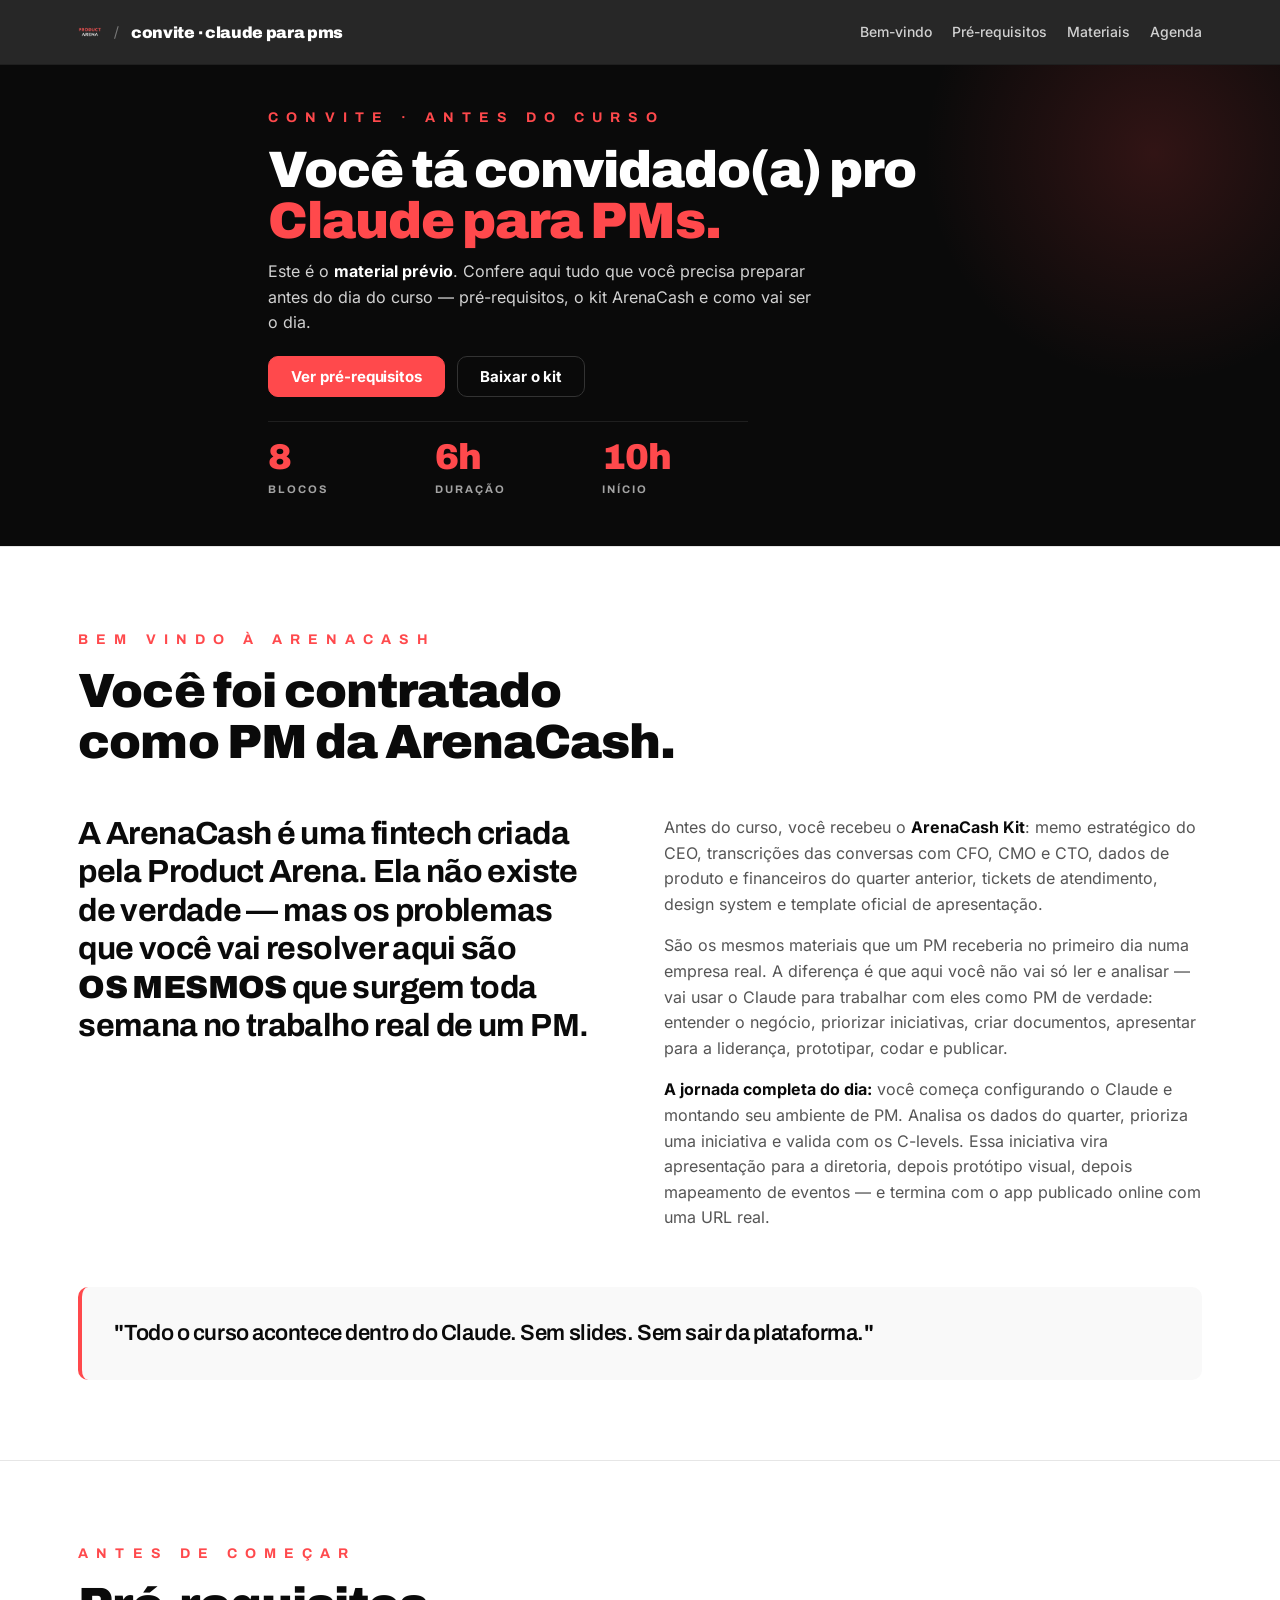
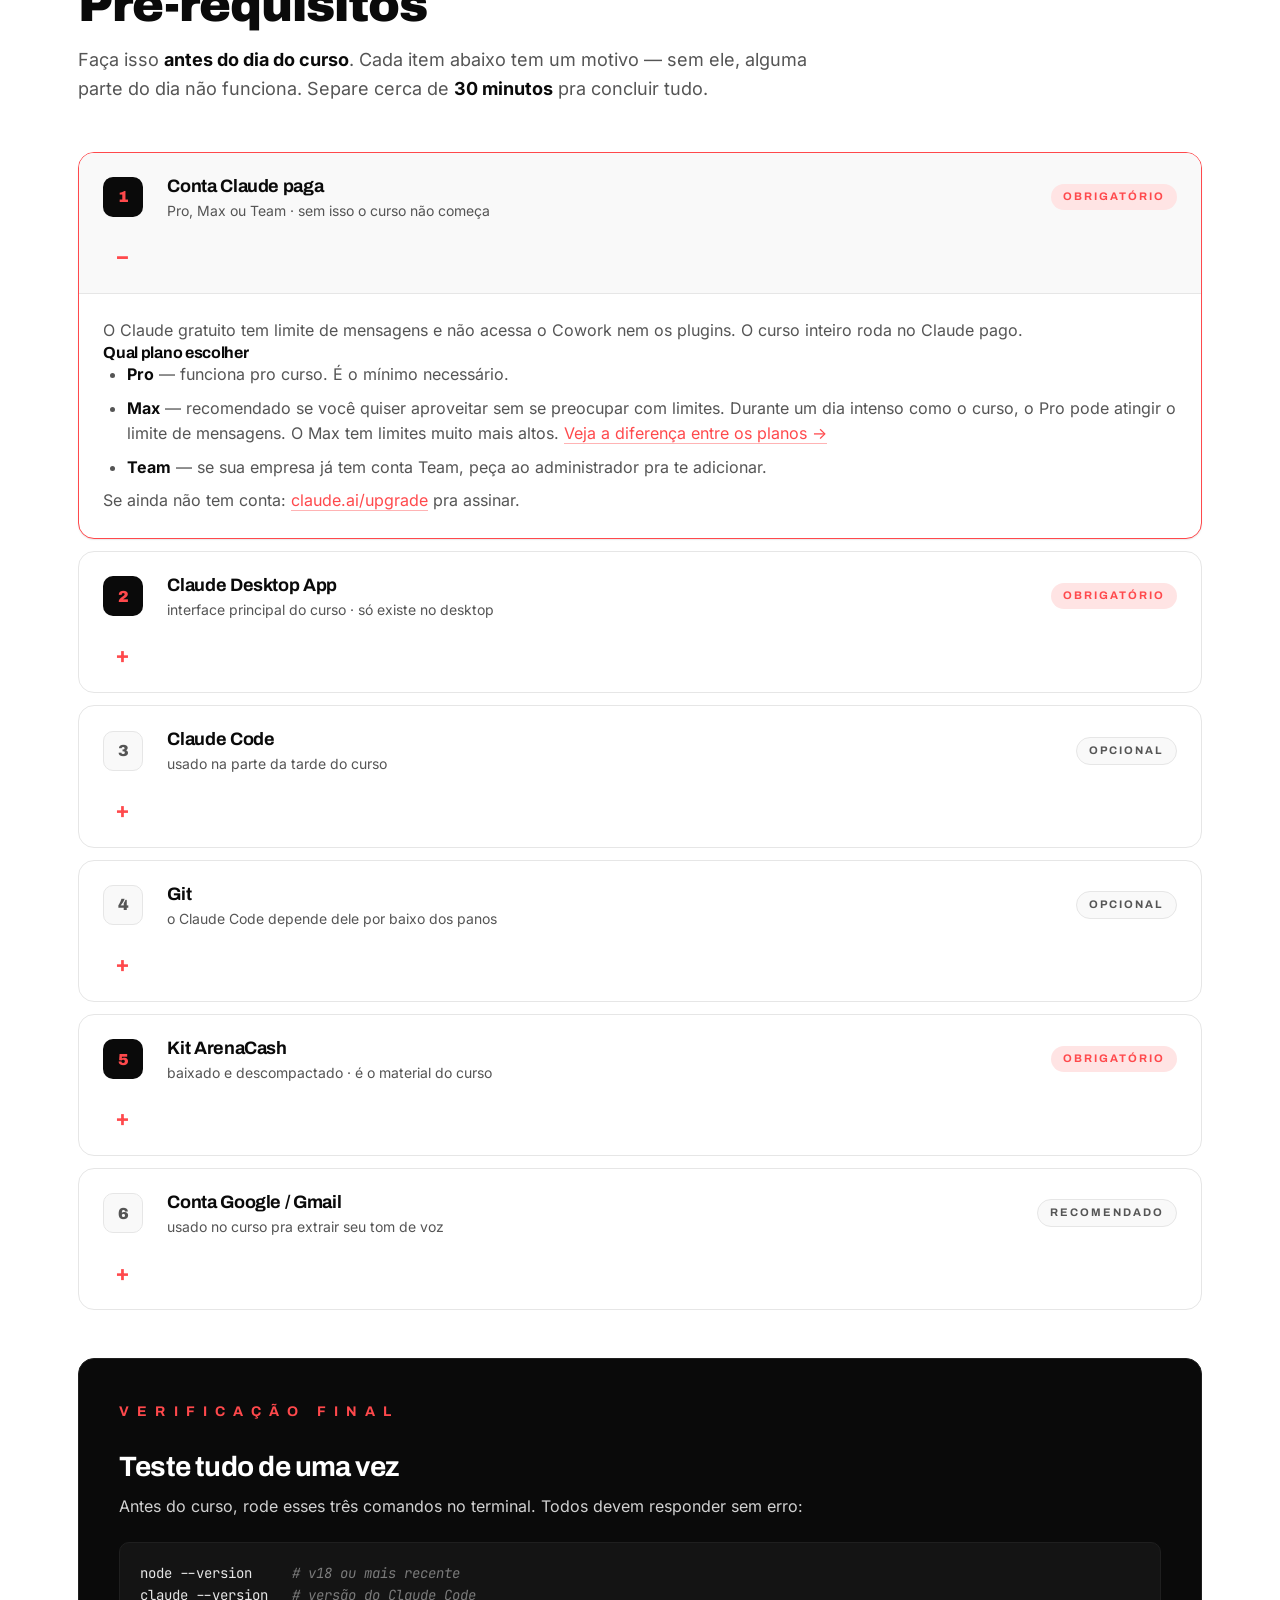
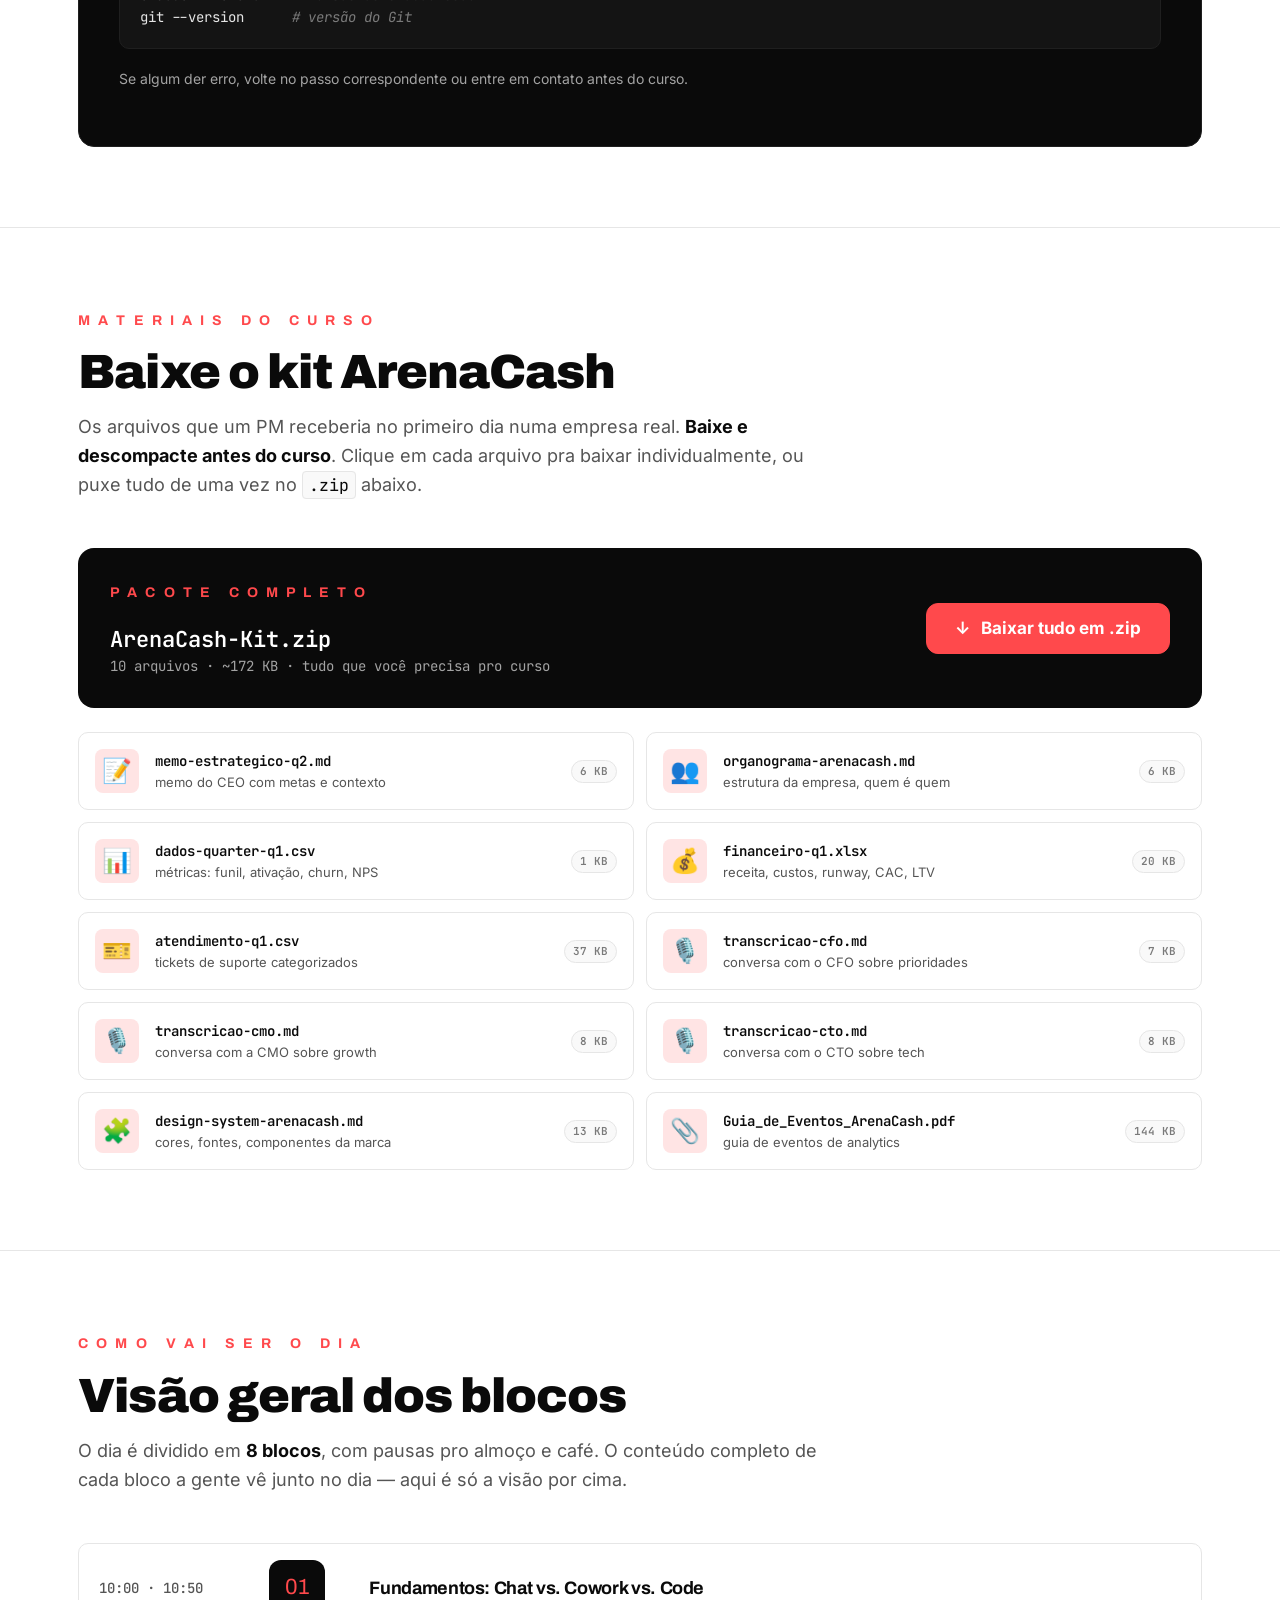
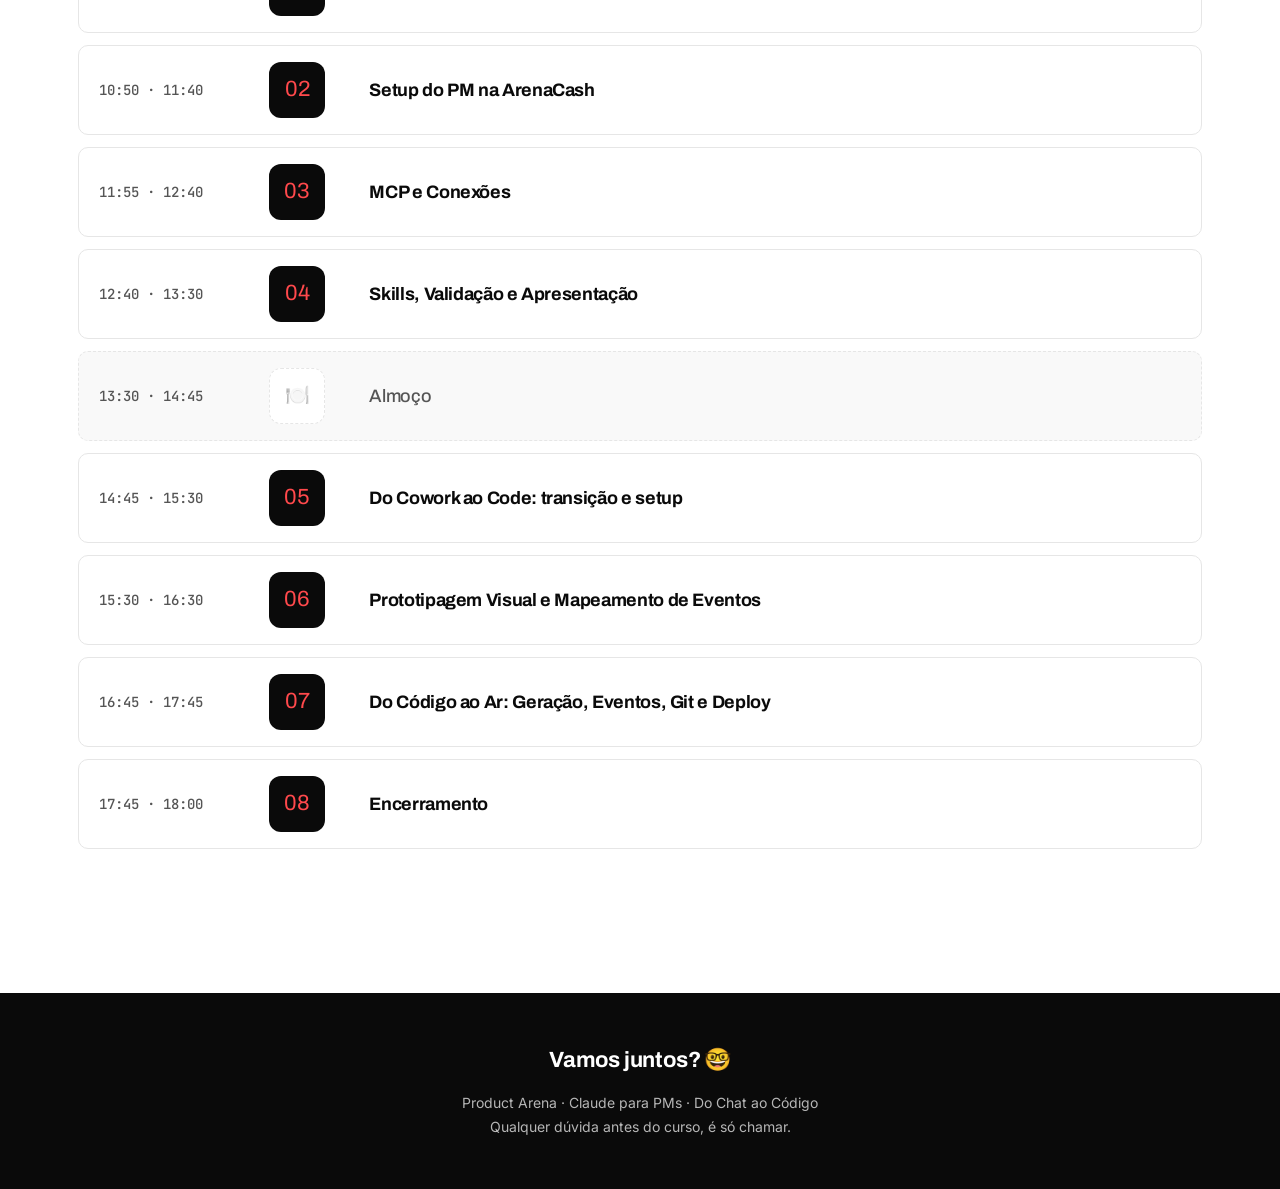
==== commit ba8683ec: "Mark Claude Code and Git prerequisites as optional Co-Authored-By: Claude Opus 4.7 (1M context) <nor" ====
--- a/convite.html
+++ b/convite.html
@@ -156,14 +156,14 @@
           </details>
 
           <!-- 3. Claude Code -->
-          <details class="setup-step">
+          <details class="setup-step optional">
             <summary>
               <span class="step-num">3</span>
               <div class="step-title">
                 <strong>Claude Code</strong>
                 <span>usado na parte da tarde do curso</span>
               </div>
-              <span class="step-status required">Obrigatório</span>
+              <span class="step-status optional">Opcional</span>
             </summary>
             <div class="step-body">
               <p>Claude Code é uma ferramenta que você instala no terminal e que permite criar protótipos, sites e scripts em conversa com o Claude. É a ferramenta da parte da tarde.</p>
@@ -192,14 +192,14 @@
           </details>
 
           <!-- 4. Git -->
-          <details class="setup-step">
+          <details class="setup-step optional">
             <summary>
               <span class="step-num">4</span>
               <div class="step-title">
                 <strong>Git</strong>
                 <span>o Claude Code depende dele por baixo dos panos</span>
               </div>
-              <span class="step-status required">Obrigatório</span>
+              <span class="step-status optional">Opcional</span>
             </summary>
             <div class="step-body">
               <p>Git é um sistema de controle de versão. O Claude Code usa por baixo dos panos pra gerenciar arquivos e mudanças — <strong>sem ele, o Code pode dar erro na inicialização</strong>.</p>
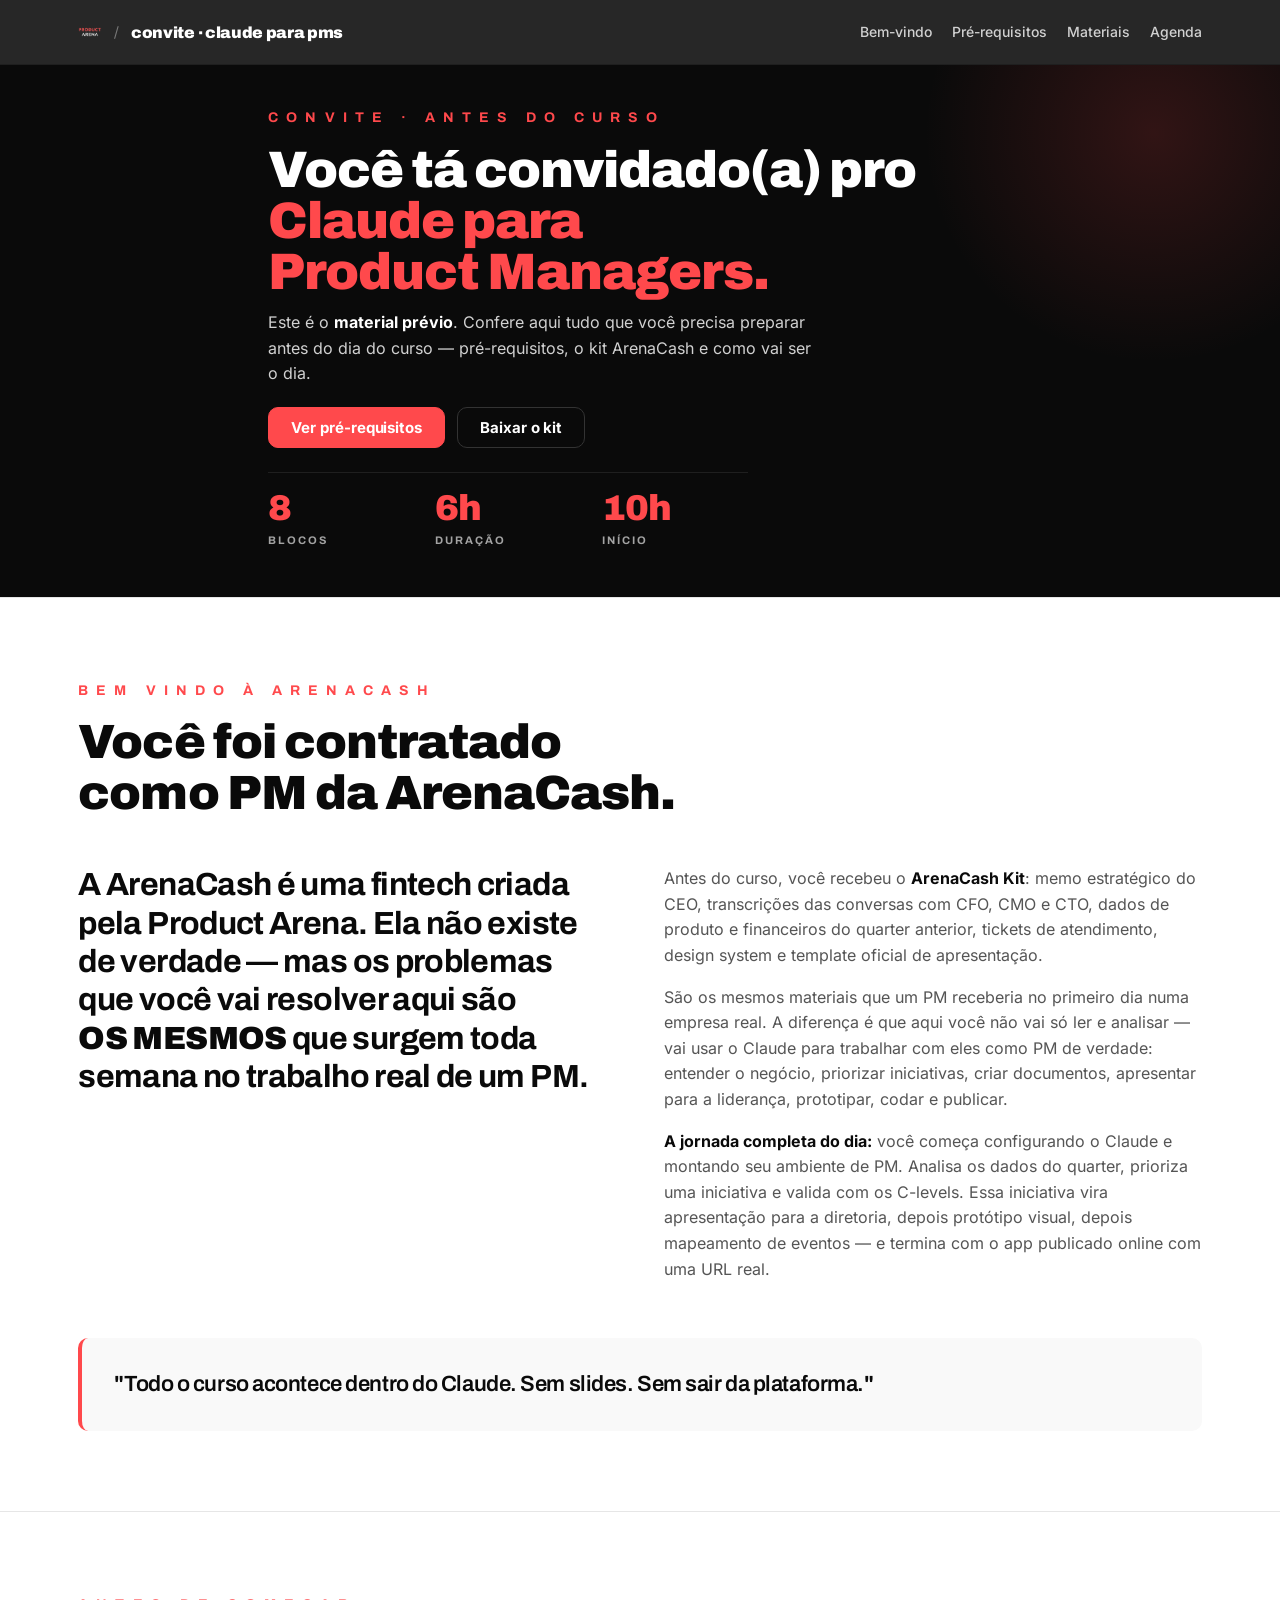
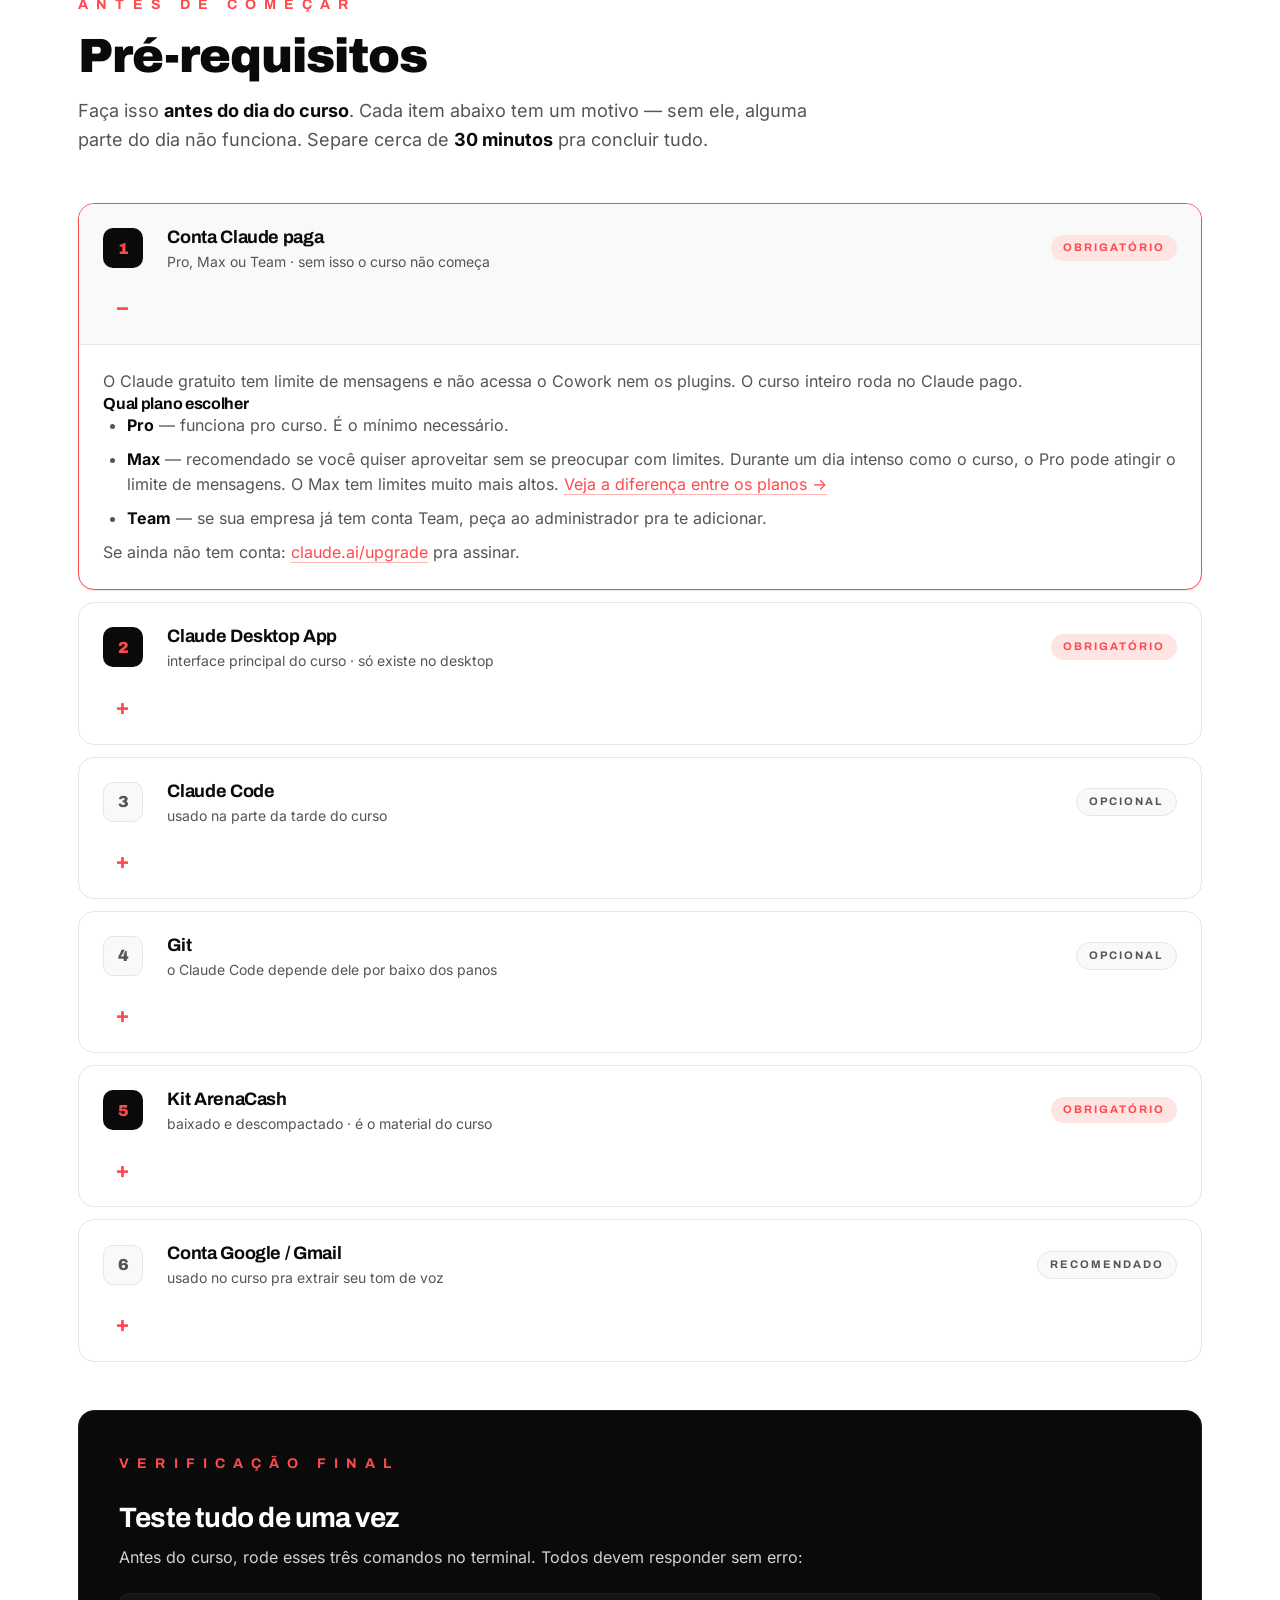
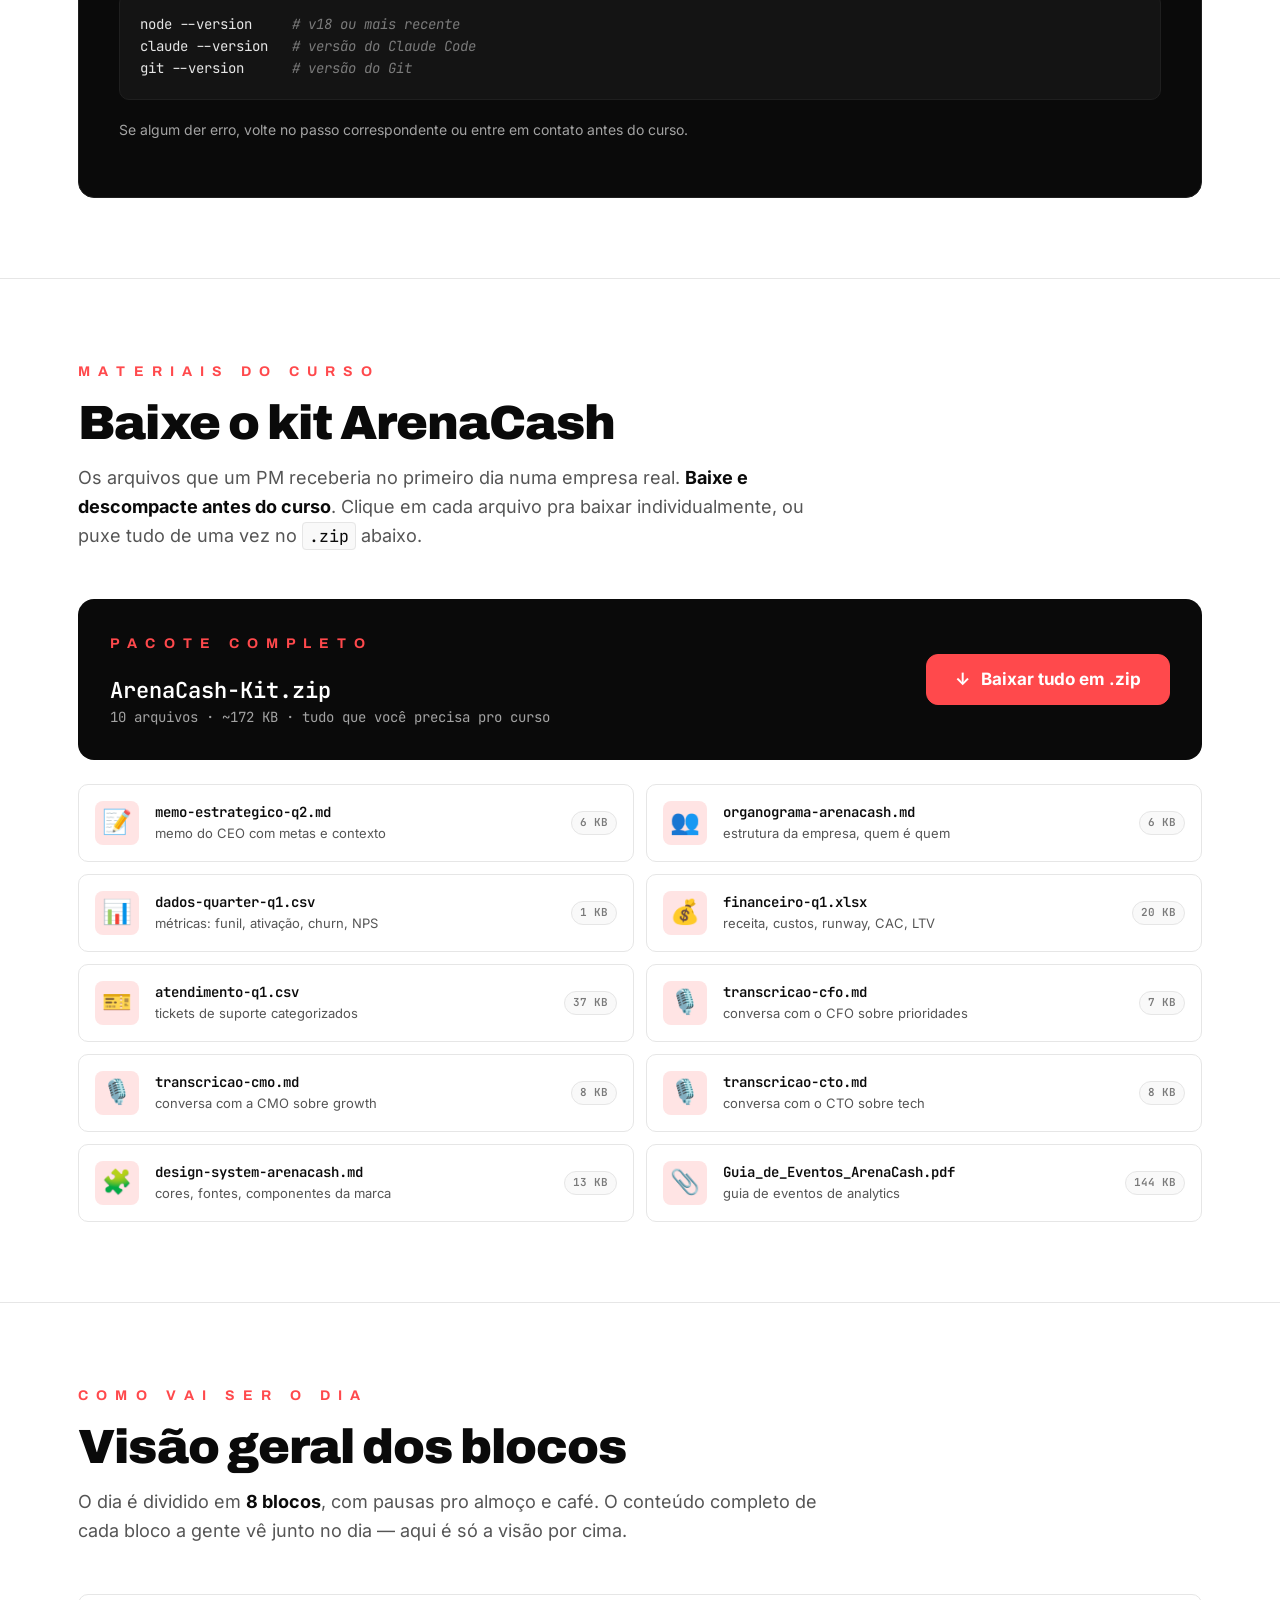
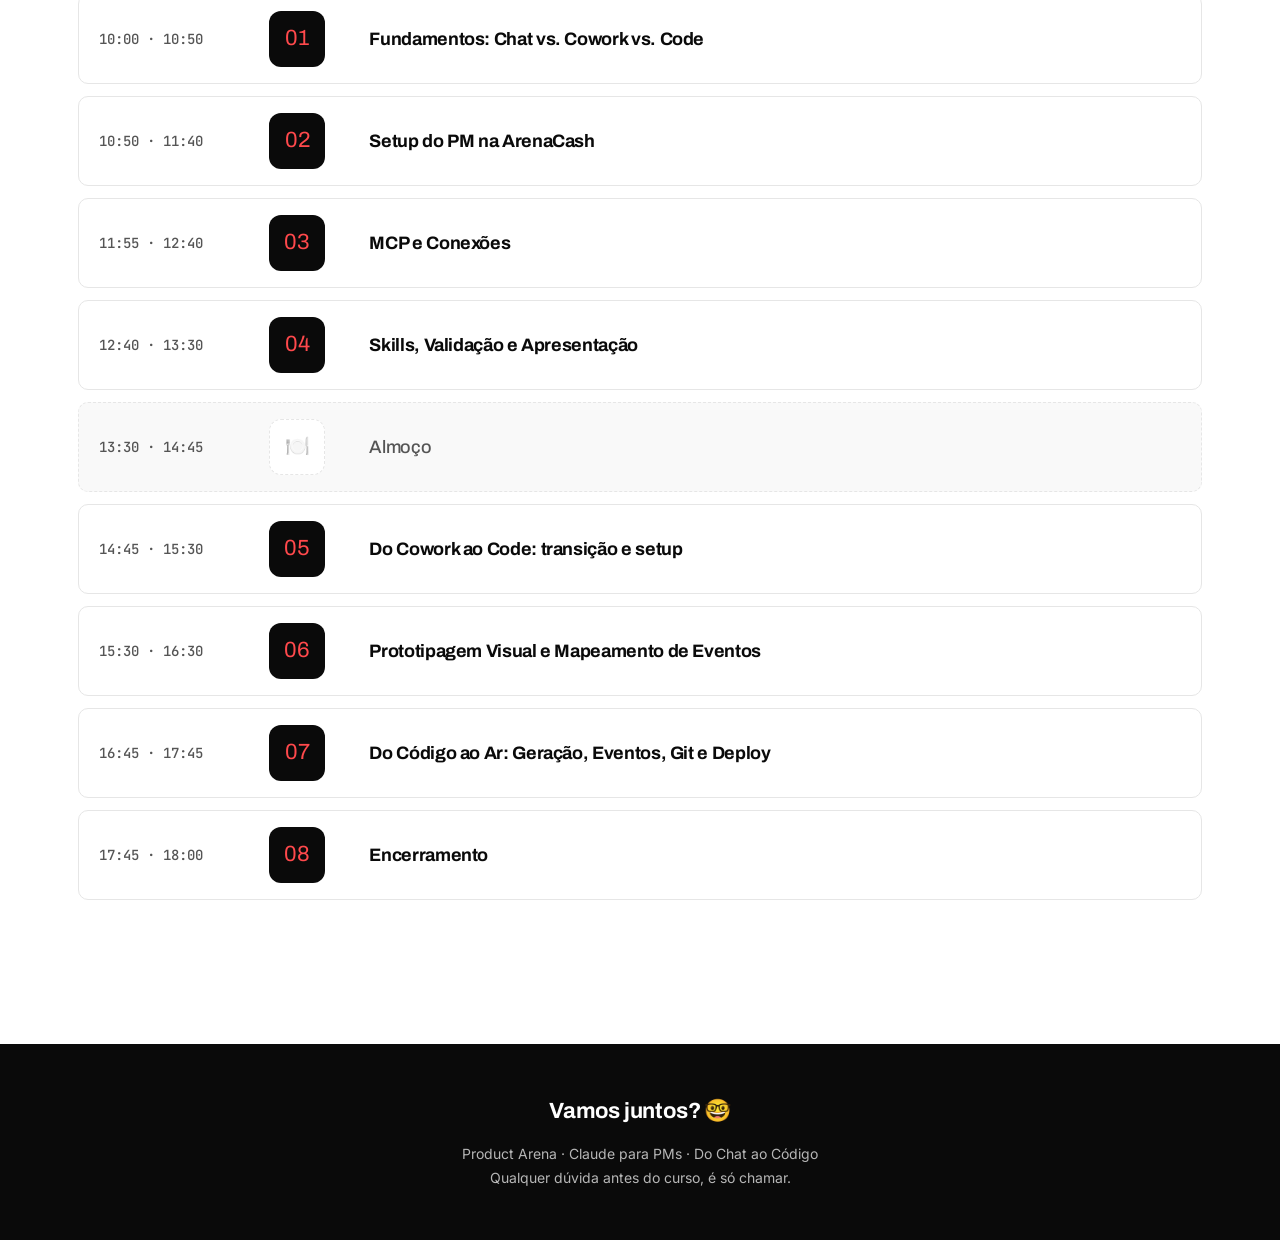
==== commit 95613152: "Replace "PMs" with "Product Managers" in convite title and h1 Co-Authored-By: Claude Opus 4.7 (1M co" ====
--- a/convite.html
+++ b/convite.html
@@ -3,7 +3,7 @@
 <head>
   <meta charset="UTF-8" />
   <meta name="viewport" content="width=device-width, initial-scale=1.0" />
-  <title>Convite · Claude para PMs — Product Arena</title>
+  <title>Convite · Claude para Product Managers — Product Arena</title>
   <meta name="description" content="Convite pro curso Claude para PMs da Product Arena. Prepare-se antes do dia." />
   <link rel="preconnect" href="https://fonts.googleapis.com" />
   <link rel="preconnect" href="https://fonts.gstatic.com" crossorigin />
@@ -62,7 +62,7 @@
       <div class="hero-inner">
         <div class="hero-content">
           <span class="pa-eyebrow pa-eyebrow--red">C O N V I T E &nbsp; · &nbsp; A N T E S &nbsp; D O &nbsp; C U R S O</span>
-          <h1>Você tá convidado(a) pro <span class="accent">Claude para PMs.</span></h1>
+          <h1>Você tá convidado(a) pro <span class="accent">Claude para Product Managers.</span></h1>
           <p class="hero-sub">
             Este é o <strong>material prévio</strong>. Confere aqui tudo que você precisa preparar antes do dia do curso — pré-requisitos, o kit ArenaCash e como vai ser o dia.
           </p>
